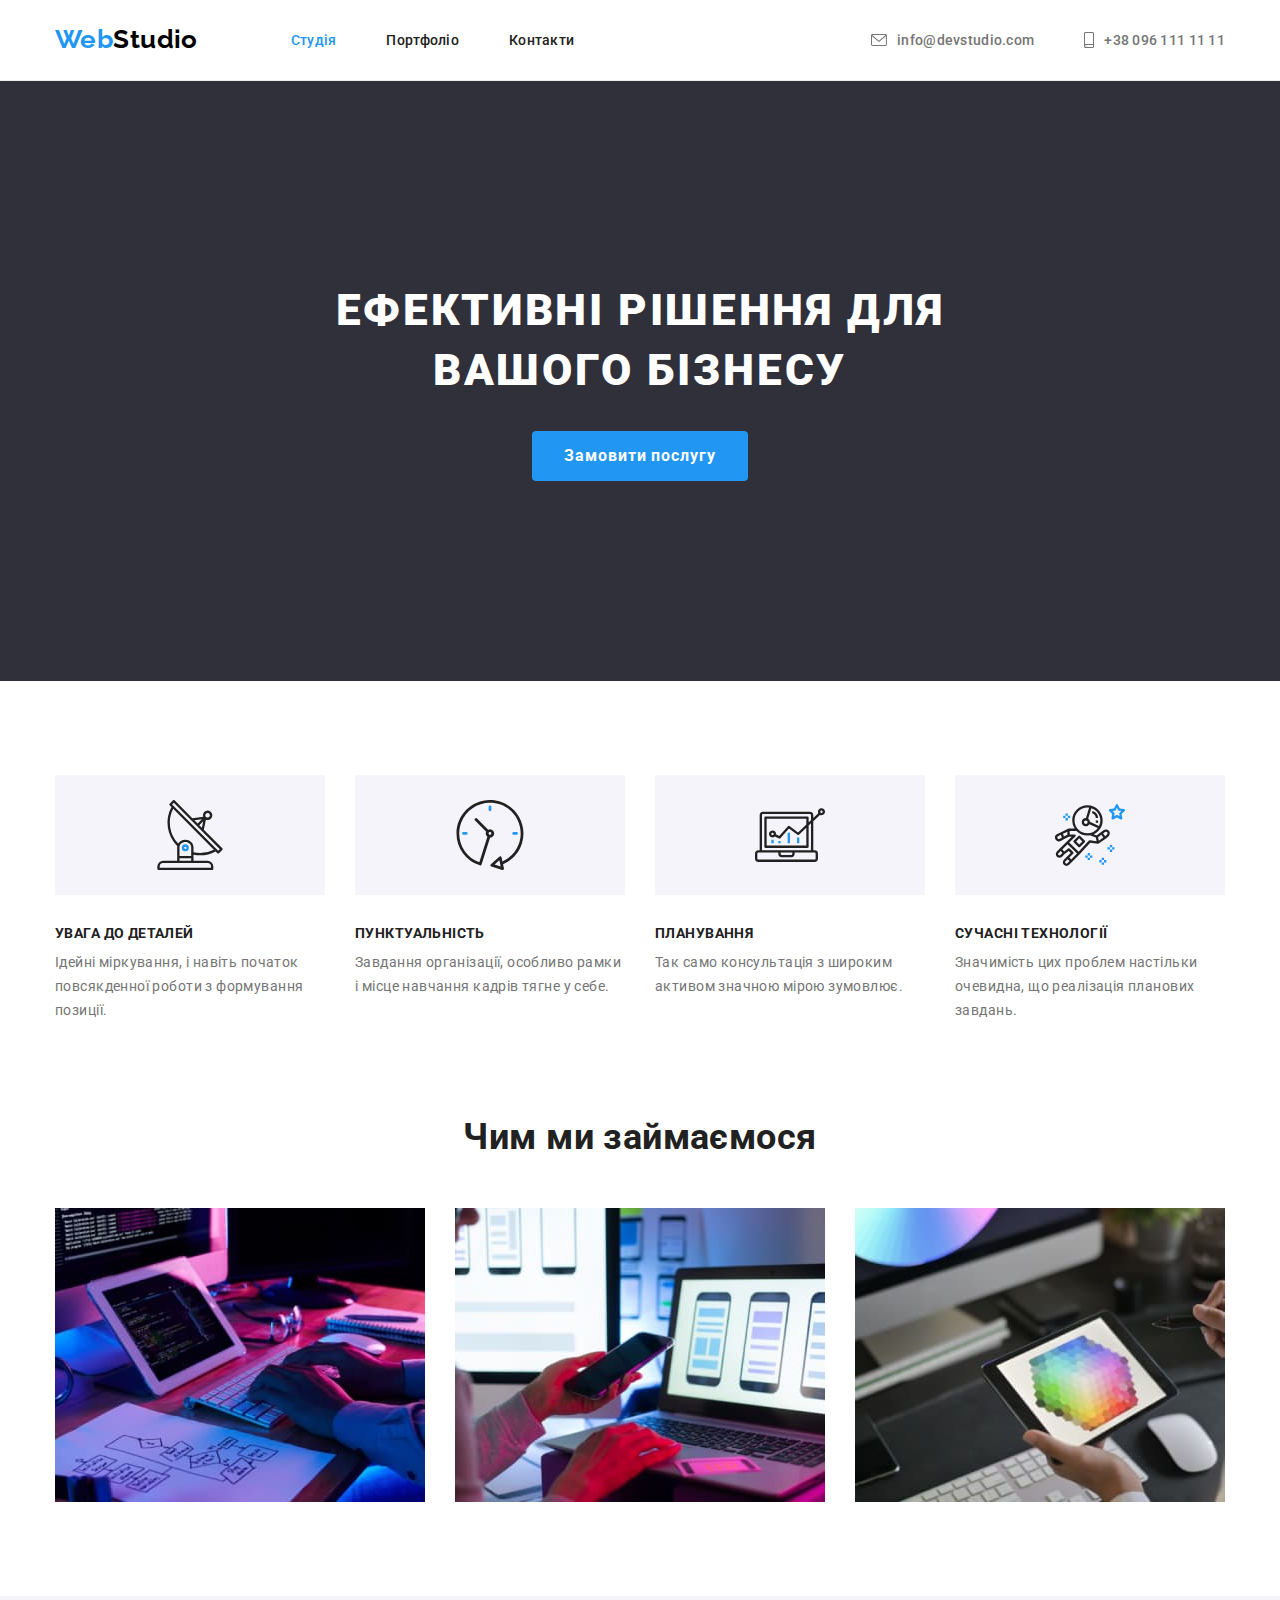
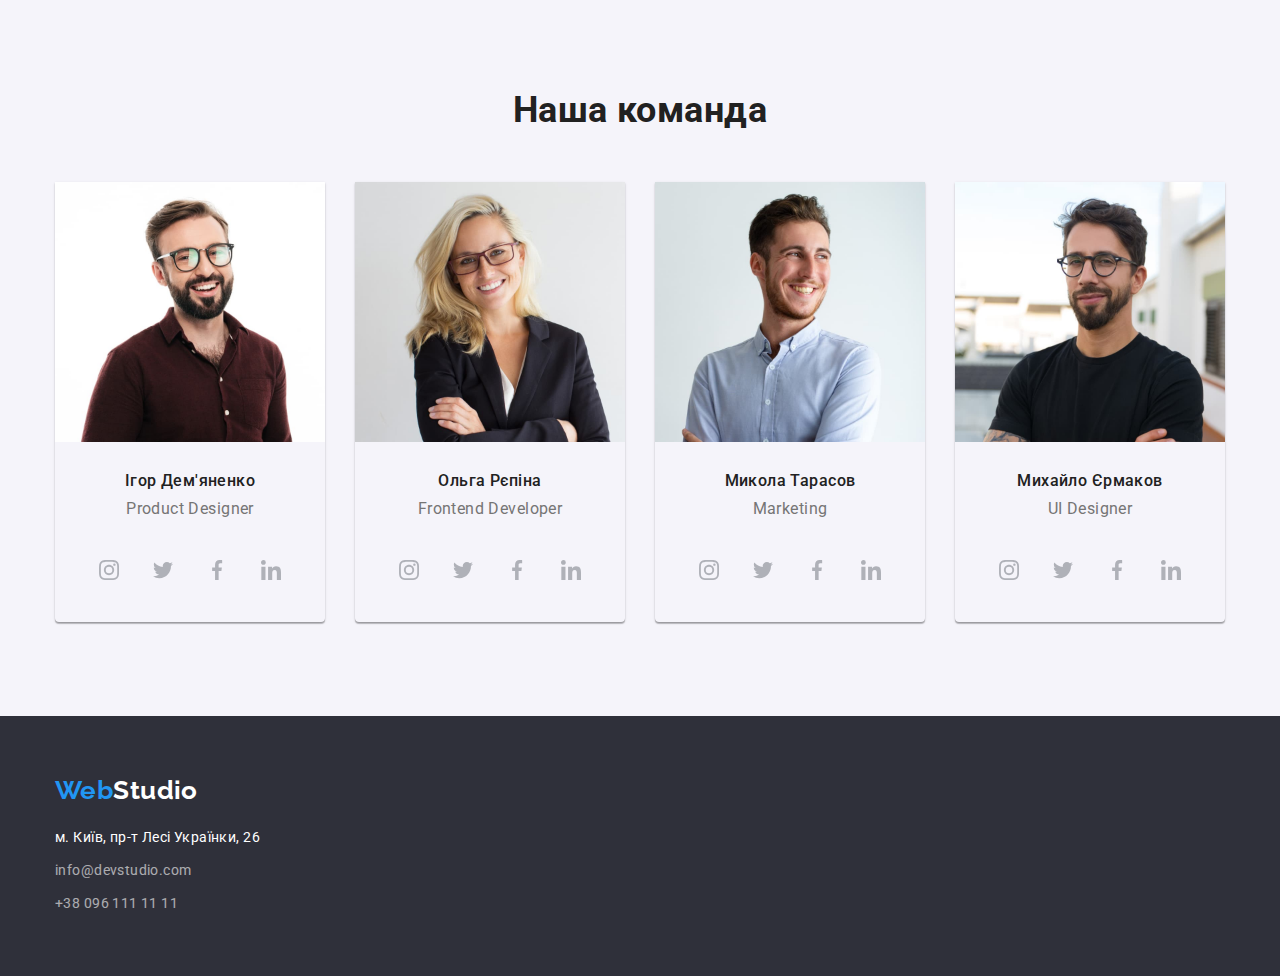
==== index.html @ e9debaa4 "all social media links" ====
<!DOCTYPE html>
<html lang="uk">
  <head>
    <meta charset="UTF-8" />
    <meta http-equiv="X-UA-Compatible" content="IE=edge" />
    <meta name="viewport" content="width=device-width, initial-scale=1.0" />
    <link
      rel="stylesheet"
      href="https://cdnjs.cloudflare.com/ajax/libs/modern-normalize/1.1.0/modern-normalize.css"
      integrity="sha512-Y0MM+V6ymRKN2zStTqzQ227DWhhp4Mzdo6gnlRnuaNCbc+YN/ZH0sBCLTM4M0oSy9c9VKiCvd4Jk44aCLrNS5Q=="
      crossorigin="anonymous"
      referrerpolicy="no-referrer"
    />
    <link rel="stylesheet" href="./styles.css/styles.css" />
    <link rel="preconnect" href="https://fonts.googleapis.com" />
    <link rel="preconnect" href="https://fonts.gstatic.com" crossorigin />
    <link
      href="https://fonts.googleapis.com/css2?family=Raleway:wght@700&family=Roboto:wght@400;500;700;900&display=swap"
      rel="stylesheet"
    />

    <title>WebStudio | Homepage</title>
  </head>
  <body>
    <header class="page-header">
      <div class="container header-container">
        <a href="./index.html" class="header-logo"
          ><span class="active">Web</span>Studio</a
        >
        <nav>
          <ul class="list nav-items">
            <li><a href="./index.html" class="active nav-item">Студія</a></li>
            <li><a href="./portfolio.html" class="nav-item">Портфоліо</a></li>
            <li><a href="" class="nav-item">Контакти</a></li>
          </ul>
        </nav>
        <ul class="list header-contacts">
          <li class="display-flex header-contact">
            <svg class="icon mail">
              <use href="./images/icons.svg#icon-envelope"></use>
            </svg>
            <a href="mailto:info@devstudio.com" class="header-contact"
              >info@devstudio.com</a
            >
          </li>
          <li class="display-flex header-contact">
            <svg class="icon phone">
              <use href="./images/icons.svg#icon-smartphone"></use>
            </svg>

            <a href="tel:+380961111111" class="header-contact"
              >+38 096 111 11 11</a
            >
          </li>
        </ul>
      </div>
    </header>
    <main>
      <section class="hero">
        <h1 class="hero-heading">
          Ефективні рішення для <br />
          вашого бізнесу
        </h1>
        <button class="primary-btn" type="button">Замовити послугу</button>
      </section>
      <section class="section features">
        <h2 class="hidden">Особливості</h2>
        <ul class="list container features">
          <li class="features-subsection">
            <div class="icon">
              <svg class="icon feature-icon">
                <use href="./images/icons.svg#icon-antenna-1"></use>
              </svg>
            </div>
            <h3 class="features-heading">УВАГА ДО ДЕТАЛЕЙ</h3>
            <p class="features-paragraph">
              Ідейні міркування, і навіть початок повсякденної роботи з
              формування позиції.
            </p>
          </li>
          <li class="features-subsection">
            <div class="icon">
              <svg class="icon feature-icon">
                <use href="./images/icons.svg#icon-clock-1"></use>
              </svg>
            </div>
            <h3 class="features-heading">ПУНКТУАЛЬНІСТЬ</h3>
            <p class="features-paragraph">
              Завдання організації, особливо рамки і місце навчання кадрів тягне
              у себе.
            </p>
          </li>
          <li class="features-subsection">
            <div class="icon">
              <svg class="icon feature-icon">
                <use href="./images/icons.svg#icon-diagram-1"></use>
              </svg>
            </div>
            <h3 class="features-heading">ПЛАНУВАННЯ</h3>
            <p class="features-paragraph">
              Так само консультація з широким активом значною мірою зумовлює.
            </p>
          </li>
          <li class="features-subsection">
            <div class="icon">
              <svg class="icon feature-icon">
                <use href="./images/icons.svg#icon-astronaut-1"></use>
              </svg>
            </div>
            <h3 class="features-heading">СУЧАСНІ ТЕХНОЛОГІЇ</h3>
            <p class="features-paragraph">
              Значимість цих проблем настільки очевидна, що реалізація планових
              завдань.
            </p>
          </li>
        </ul>
      </section>
      <section class="section">
        <div class="container">
          <h2 class="section-heading">Чим ми займаємося</h2>
          <ul class="activities-photos list">
            <li>
              <img
                src="./images/sec-1-1.jpg"
                alt="програміст пише код"
                width="370"
                height="294"
              />
            </li>
            <li>
              <img
                src="./images/sec-1-2.jpg"
                alt="дизайнер розроблює інтерфейс користувача"
                width="370"
                height="294"
              />
            </li>
            <li>
              <img
                src="./images/sec-1-3.jpg"
                alt="дизайнер підбирає палітру кольорів"
                width="370"
                height="294"
              />
            </li>
          </ul>
        </div>
      </section>
      <section class="section team">
        <div class="container">
          <h2 class="section-heading">Наша команда</h2>
          <ul class="list team">
            <li class="team-subsection">
              <img
                src="./images/sec-2-1.jpg"
                alt="Ігор Дем'яненко, Product Designer"
                width="270"
                height="260"
                class="team-photo"
              />
              <h3 class="team-name">Ігор Дем'яненко</h3>
              <p class="team-text">Product Designer</p>
              <ul class="list social-media-icons">
                <li class="social-media-icon-bcg">
                  <svg class="social-media-icon icon">
                    <use href="./images/icons.svg#icon-instagram-2"></use>
                  </svg>
                </li>
                <li class="social-media-icon-bcg">
                  <svg class="social-media-icon icon">
                    <use href="./images/icons.svg#icon-twitter-1"></use>
                  </svg>
                </li>
                <li class="social-media-icon-bcg">
                  <svg class="social-media-icon icon">
                    <use href="./images/icons.svg#icon-facebook-1"></use>
                  </svg>
                </li>
                <li class="social-media-icon-bcg">
                  <svg class="social-media-icon icon">
                    <use href="./images/icons.svg#icon-linkedin-1"></use>
                  </svg>
                </li>
              </ul>
            </li>
            <li class="team-subsection">
              <img
                src="./images/sec-2-2.jpg"
                alt="Ольга Рєпіна, Frontend Developer"
                width="270"
                height="260"
                class="team-photo"
              />
              <h3 class="team-name">Ольга Рєпіна</h3>
              <p class="team-text">Frontend Developer</p>
              <ul class="list social-media-icons">
                <li class="social-media-icon-bcg">
                  <svg class="social-media-icon icon">
                    <use href="./images/icons.svg#icon-instagram-2"></use>
                  </svg>
                </li>
                <li class="social-media-icon-bcg">
                  <svg class="social-media-icon icon">
                    <use href="./images/icons.svg#icon-twitter-1"></use>
                  </svg>
                </li>
                <li class="social-media-icon-bcg">
                  <svg class="social-media-icon icon">
                    <use href="./images/icons.svg#icon-facebook-1"></use>
                  </svg>
                </li>
                <li class="social-media-icon-bcg">
                  <svg class="social-media-icon icon">
                    <use href="./images/icons.svg#icon-linkedin-1"></use>
                  </svg>
                </li>
              </ul>
            </li>
            <li class="team-subsection">
              <img
                src="./images/sec-2-3.jpg"
                alt="Микола Тарасов, Marketing"
                width="270"
                height="260"
                class="team-photo"
              />
              <h3 class="team-name">Микола Тарасов</h3>
              <p class="team-text">Marketing</p>
              <ul class="list social-media-icons">
                <li class="social-media-icon-bcg">
                  <svg class="social-media-icon icon">
                    <use href="./images/icons.svg#icon-instagram-2"></use>
                  </svg>
                </li>
                <li class="social-media-icon-bcg">
                  <svg class="social-media-icon icon">
                    <use href="./images/icons.svg#icon-twitter-1"></use>
                  </svg>
                </li>
                <li class="social-media-icon-bcg">
                  <svg class="social-media-icon icon">
                    <use href="./images/icons.svg#icon-facebook-1"></use>
                  </svg>
                </li>
                <li class="social-media-icon-bcg">
                  <svg class="social-media-icon icon">
                    <use href="./images/icons.svg#icon-linkedin-1"></use>
                  </svg>
                </li>
              </ul>
            </li>
            <li class="team-subsection">
              <img
                src="./images/sec-2-4.jpg"
                alt="Михайло Єрмаков, UI Designer"
                width="270"
                height="260"
                class="team-photo"
              />
              <h3 class="team-name">Михайло Єрмаков</h3>
              <p class="team-text">UI Designer</p>
              <ul class="list social-media-icons">
                <li class="social-media-icon-bcg">
                  <svg class="social-media-icon icon">
                    <use href="./images/icons.svg#icon-instagram-2"></use>
                  </svg>
                </li>
                <li class="social-media-icon-bcg">
                  <svg class="social-media-icon icon">
                    <use href="./images/icons.svg#icon-twitter-1"></use>
                  </svg>
                </li>
                <li class="social-media-icon-bcg">
                  <svg class="social-media-icon icon">
                    <use href="./images/icons.svg#icon-facebook-1"></use>
                  </svg>
                </li>
                <li class="social-media-icon-bcg">
                  <svg class="social-media-icon icon">
                    <use href="./images/icons.svg#icon-linkedin-1"></use>
                  </svg>
                </li>
              </ul>
            </li>
          </ul>
        </div>
      </section>
    </main>
    <footer class="page-footer">
      <div class="container">
        <a href="./index.html" class="footer-logo"
          ><span class="active">Web</span>Studio</a
        >
        <address>
          <ul class="list">
            <li class="footer-address">
              <a
                href="https://www.google.com/maps/place/Lesi+Ukrainky+Blvd,+26,+Kyiv,+02000/@50.4265841,30.5361971,17z/data=!3m1!4b1!4m5!3m4!1s0x40d4cf0e033ecbe9:0x57a4dffefec77da0!8m2!3d50.4265807!4d30.5383858"
                target="_blank"
                class="address-link first"
                >м. Київ, пр-т Лесі Українки, 26</a
              >
            </li>
            <li class="footer-address">
              <a href="mailto:info@devstudio.com" class="address-link"
                >info@devstudio.com</a
              >
            </li>
            <li class="footer-address">
              <a href="tel:+380961111111" class="address-link"
                >+38 096 111 11 11</a
              >
            </li>
          </ul>
        </address>
      </div>
    </footer>
  </body>
</html>
---- styles.css/styles.css ----
:root {
  --main-font: "Roboto", sans-serif;
  --logo-font: "Raleway", sans-serif;
  --accent: #2196f3;
  --black-text: #212121;
  --grey-text: #757575;
  --black-background: #2f303a;
  --grey-button: #f5f4fa;
  --white: #fff;
  --black: #000;
  --grey: #eee;
  --social-media-icon: #afb1b8;
}

*,
*::after,
*::before {
  box-sizing: border-box;
}

h1,
h2,
h3,
p {
  margin: 0;
}

body {
  font-family: var(--main-font);
  color: var(--grey-text);
  letter-spacing: 0.03em;
  font-size: 14px;
}

img {
  display: block;
  max-width: 100%;
  height: auto;
}

.list {
  list-style: none;
  margin: 0;
  padding: 0;
}

.container {
  width: 1200px;
  margin: 0 auto;
  padding-left: 15px;
  padding-right: 15px;
}

.section {
  padding-top: 94px;
  padding-bottom: 94px;
}

/* Header */

.page-header {
  border-bottom: 1px solid #ececec;
}

.header-container {
  display: flex;
  align-items: center;
}

/* logo */

.header-logo {
  margin-right: 93px;
  padding-top: 24px;
  padding-bottom: 25px;

  text-decoration: none;
  font-family: var(--logo-font);
  font-size: 26px;
  font-weight: 700;

  color: var(--black);
}

/* nav */

.nav-items {
  display: flex;
  gap: 50px;
}

.nav-item,
.nav-item:visited {
  padding-top: 32px;
  padding-bottom: 32px;

  color: var(--black-text);

  text-decoration: none;
  letter-spacing: 0.02em;
  font-weight: 500;
}

.active,
.active:visited {
  color: var(--accent);
}

/* contacts */

.header-contacts {
  display: flex;
  gap: 50px;
  margin-left: auto;
  padding-top: 32px;
  padding-bottom: 32px;
}

.header-contact {
  color: inherit;
  text-decoration: none;
  letter-spacing: 0.02em;
  font-weight: 500;
}

.header-contact:hover,
.header-contact:focus {
  color: var(--accent);
  cursor: pointer;
}

.header-contact.display-flex {
  display: flex;
  gap: 10px;
}

/* hero */

.hero {
  text-align: center;
  padding-top: 200px;
  padding-bottom: 200px;

  background-color: var(--black-background);
}

.hero-heading {
  margin: 0 auto 30px;
  width: 696px;

  color: var(--white);

  text-transform: uppercase;
  font-weight: 900;
  font-size: 44px;
  line-height: 1.36;
  letter-spacing: 0.06em;
}

.primary-btn {
  padding: 10px 32px;
  min-width: 216px;
  text-align: center;
  border-radius: 4px;

  color: var(--white);
  background-color: var(--accent);
  border: none;

  font-family: var(--main-font);
  font-weight: 700;
  letter-spacing: 0.06em;
  font-size: 16px;
  line-height: 1.88;

  cursor: pointer;
}

/* hidden headings */

.hidden {
  position: absolute;
  white-space: nowrap;
  width: 1px;
  height: 1px;
  overflow: hidden;
  border: 0;
  padding: 0;
  clip: rect(0 0 0 0);
  clip-path: inset(50%);
  margin: -1px;
}

/* features section */

.features {
  display: flex;
  gap: 30px;
  padding-bottom: 0;
}

.features-subsection {
  width: 270px;
}

.features-subsection > .icon {
  background-color: var(--grey-button);
  margin-bottom: 30px;
}

.features-heading {
  margin-bottom: 10px;

  font-weight: 700;
  font-size: 14px;
  text-transform: uppercase;

  color: var(--black-text);
}

.features-paragraph {
  line-height: 1.71;
}

/* activities section*/

.activities-photos {
  display: flex;
  gap: 30px;
}

.section-heading {
  margin-bottom: 50px;
  text-align: center;

  color: var(--black-text);

  font-weight: 700;
  font-size: 36px;
}

/* team section */

.team {
  background-color: var(--grey-button);
}

.team.list {
  display: flex;
  gap: 30px;

  text-align: center;
}

.team-subsection {
  padding-bottom: 30px;

  border-radius: 0 0 4px 4px;
  box-shadow: 0px 1px 3px rgba(0, 0, 0, 0.12), 0px 1px 1px rgba(0, 0, 0, 0.14),
    0px 2px 1px rgba(0, 0, 0, 0.2);
}

.team-photo {
  margin-bottom: 30px;
}

.team-name {
  color: var(--black-text);

  font-weight: 500;
  font-size: 16px;

  margin-bottom: 10px;
}

.team-text {
  font-size: 16px;

  margin-bottom: 30px;
}

/* footer */

.page-footer {
  padding-top: 60px;
  padding-bottom: 60px;
  background-color: var(--black-background);
}

.footer-logo {
  display: block;
  margin-bottom: 20px;
  width: 200px;

  text-decoration: none;
  font-family: var(--logo-font);
  font-size: 26px;
  font-weight: 700;

  color: var(--white);
}

.footer-address {
  display: block;
}

.footer-address:not(:last-child) {
  margin-bottom: 9px;
}

.address-link,
.address-link:visited {
  display: block;
  color: var(--white);
  opacity: 0.6;

  text-decoration: none;
  font-weight: 400;
  font-style: normal;
  line-height: 1.71;
}

.first,
.first:visited {
  opacity: 1;
}

.address-link:hover,
.address-link:focus {
  color: var(--accent);
}

/* portfolio page */

/* radio buttons */

.radio-btns {
  display: flex;
  justify-content: center;
  gap: 8px;
  margin-bottom: 50px;
}

.radio-btn {
  padding: 6px 22px;
  border-radius: 4px;

  color: var(--black-text);
  background-color: var(--grey);
  border: none;

  font-family: var(--main-font);
  font-weight: 500;
  font-size: 16px;
  line-height: 1.62;
  letter-spacing: 0.03em;

  cursor: pointer;
}

.radio-btn:hover,
.radio-btn:focus {
  color: var(--white);
  background-color: var(--accent);
  box-shadow: 0px 3px 1px rgba(0, 0, 0, 0.1), 0px 1px 2px rgba(0, 0, 0, 0.08),
    0px 2px 2px rgba(0, 0, 0, 0.12);
}

/* products */

.products {
  display: flex;
  gap: 30px;
  flex-wrap: wrap;
}

.product {
  width: 370px;
  margin: 0;
}

.product-description {
  padding: 20px 24px;

  border: 1px solid var(--grey);
  border-top: none;
}

.product-heading {
  font-weight: 700;
  line-height: 2;
  font-size: 18px;
  letter-spacing: 0.06em;

  color: var(--black-text);
}

.product-text {
  margin-top: 4px;

  font-size: 16px;
  line-height: 1.88;
}

/* icons */

.icon {
  display: block;
  margin: auto;
}

.icon.mail {
  width: 16px;
  height: 12px;
}

.icon.phone {
  width: 10px;
  height: 16px;
}

.feature-icon {
  width: 70px;
  height: 120px;
}

.social-media-icon {
  width: 20px;
  height: 20px;
  margin: auto;
}

.social-media-icons {
  display: flex;
  justify-content: center;
  gap: 10px;
  align-items: center;
}

.social-media-icon-bcg {
  padding: 12px;

  border-radius: 50%;

  color: var(--social-media-icon);
}

.social-media-icon-bcg:hover {
  background-color: var(--accent);
  color: var(--white);
}

.icon-container {
  padding-top: 1px;
  padding-bottom: 0;
  height: auto;
}
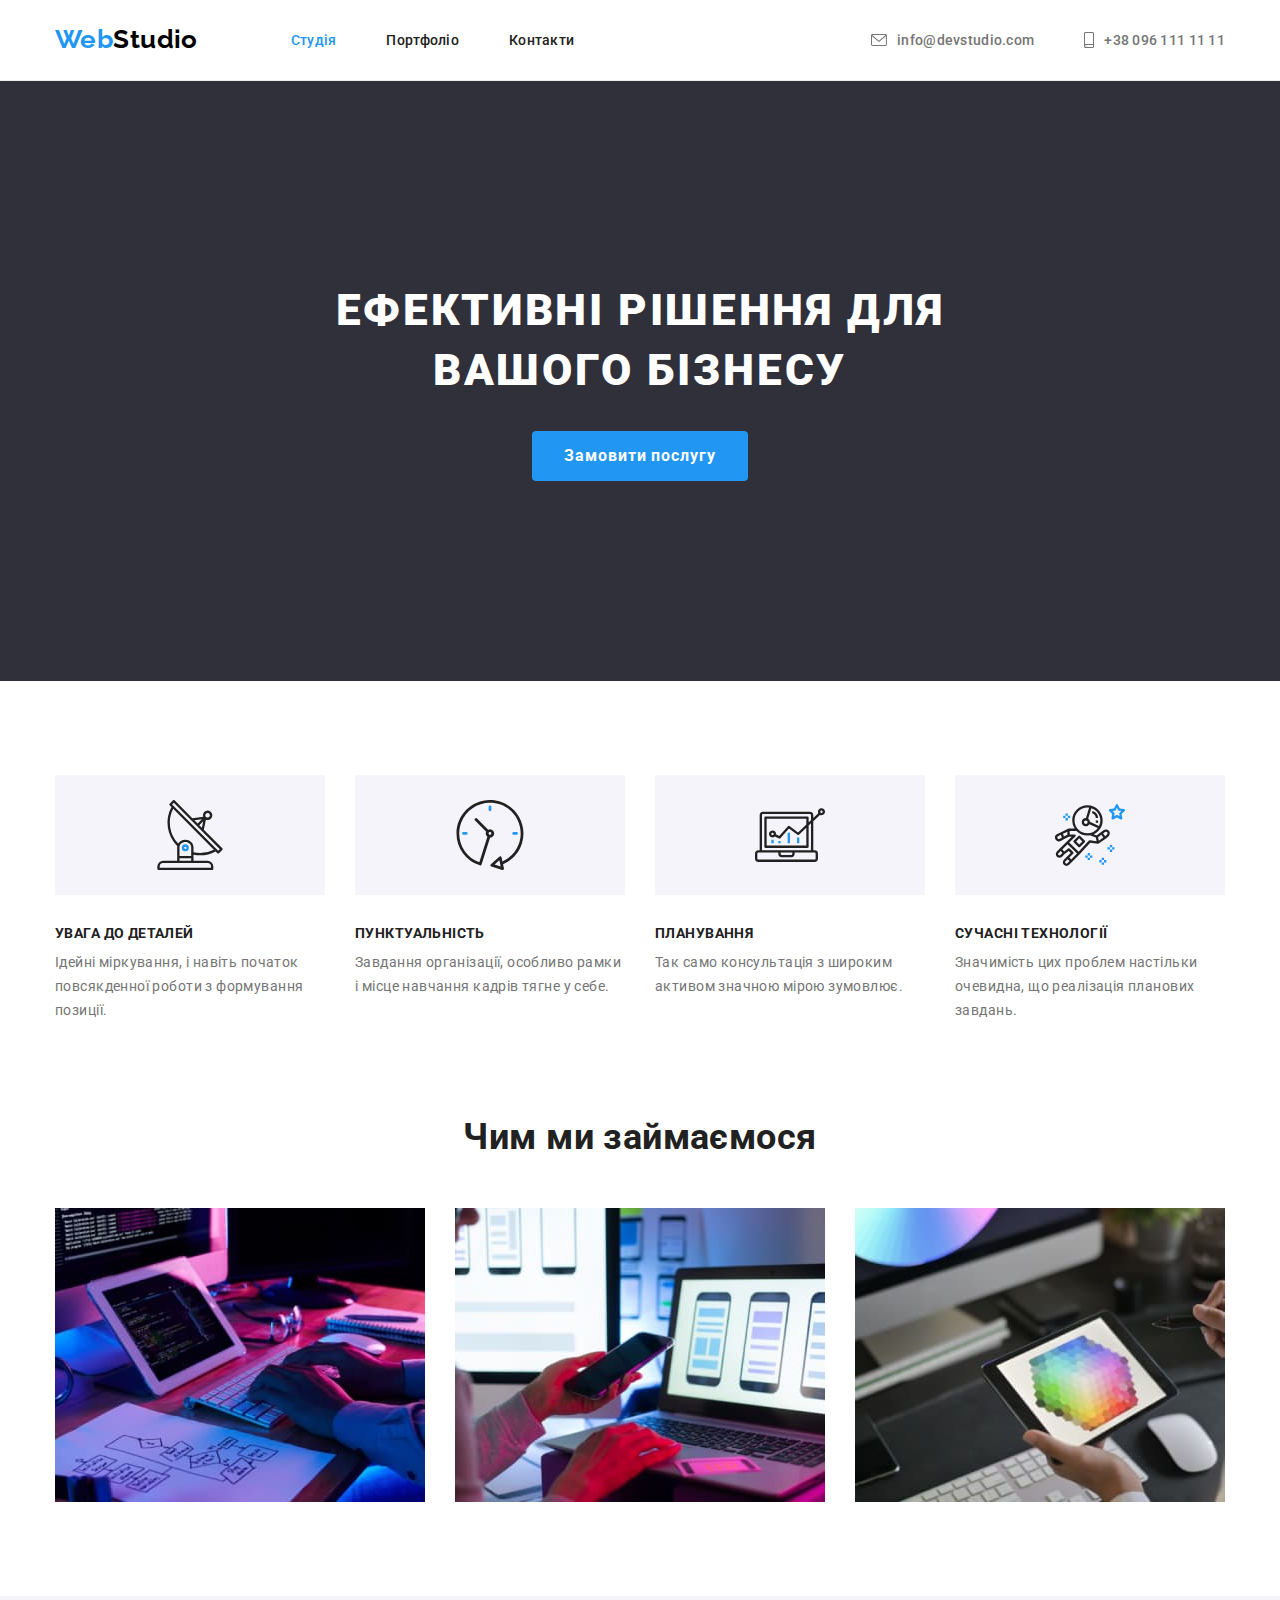
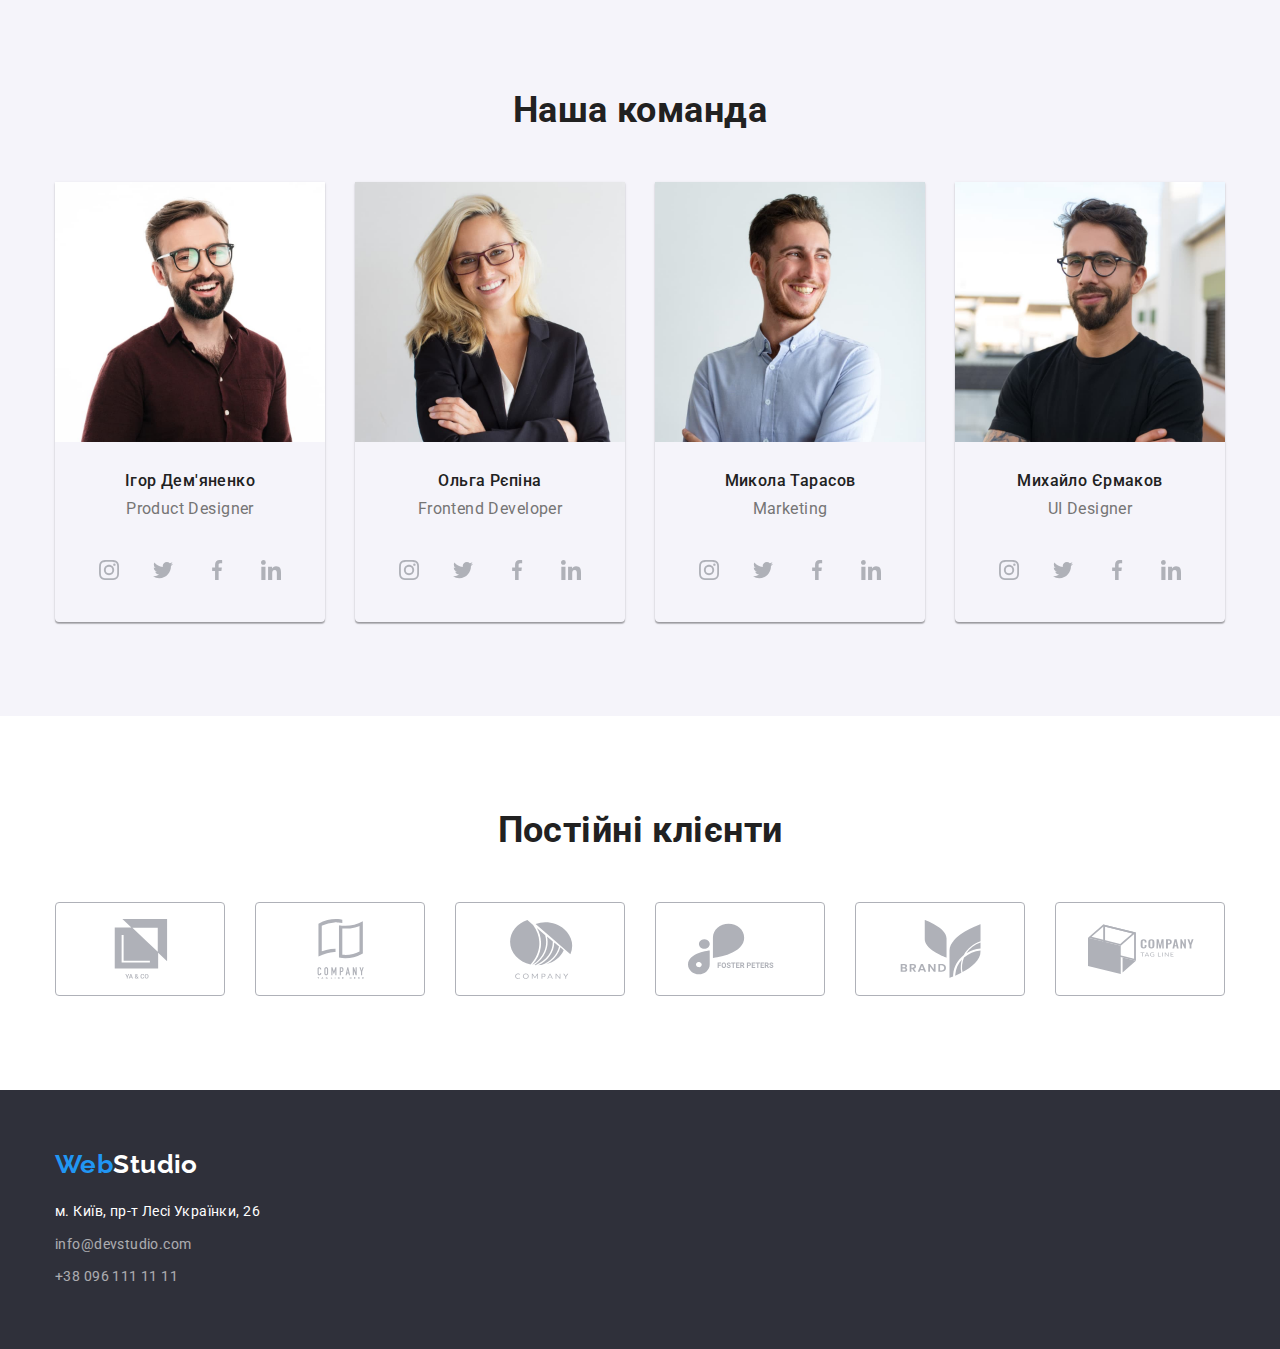
==== commit 19baf286: "clients' icons" ====
--- a/index.html
+++ b/index.html
@@ -285,6 +285,41 @@
           </ul>
         </div>
       </section>
+      <section class="section">
+        <h2 class="section-heading">Постійні клієнти</h2>
+        <ul class="list clients">
+          <li class="client">
+            <svg class="icon client-icon">
+              <use href="./images/icons.svg#icon-group"></use>
+            </svg>
+          </li>
+          <li class="client">
+            <svg class="icon client-icon">
+              <use href="./images/icons.svg#icon-group-1"></use>
+            </svg>
+          </li>
+          <li class="client">
+            <svg class="icon client-icon">
+              <use href="./images/icons.svg#icon-group-2"></use>
+            </svg>
+          </li>
+          <li class="client">
+            <svg class="icon client-icon">
+              <use href="./images/icons.svg#icon-group-3"></use>
+            </svg>
+          </li>
+          <li class="client">
+            <svg class="icon client-icon">
+              <use href="./images/icons.svg#icon-group-4"></use>
+            </svg>
+          </li>
+          <li class="client">
+            <svg class="icon client-icon">
+              <use href="./images/icons.svg#icon-group-5"></use>
+            </svg>
+          </li>
+        </ul>
+      </section>
     </main>
     <footer class="page-footer">
       <div class="container">
--- a/styles.css/styles.css
+++ b/styles.css/styles.css
@@ -279,6 +279,36 @@
   margin-bottom: 30px;
 }
 
+/* clients */
+
+.clients {
+  display: flex;
+  justify-content: center;
+  gap: 30px;
+}
+
+.client {
+  width: 170px;
+  padding: 16px 32px;
+
+  border: 1px solid var(--social-media-icon);
+  border-radius: 4px;
+
+  color: var(--social-media-icon);
+}
+
+.client:hover,
+.client:focus {
+  color: var(--accent);
+  border-color: var(--accent);
+  cursor: pointer;
+}
+
+.client-icon {
+  width: 106px;
+  height: 60px;
+}
+
 /* footer */
 
 .page-footer {
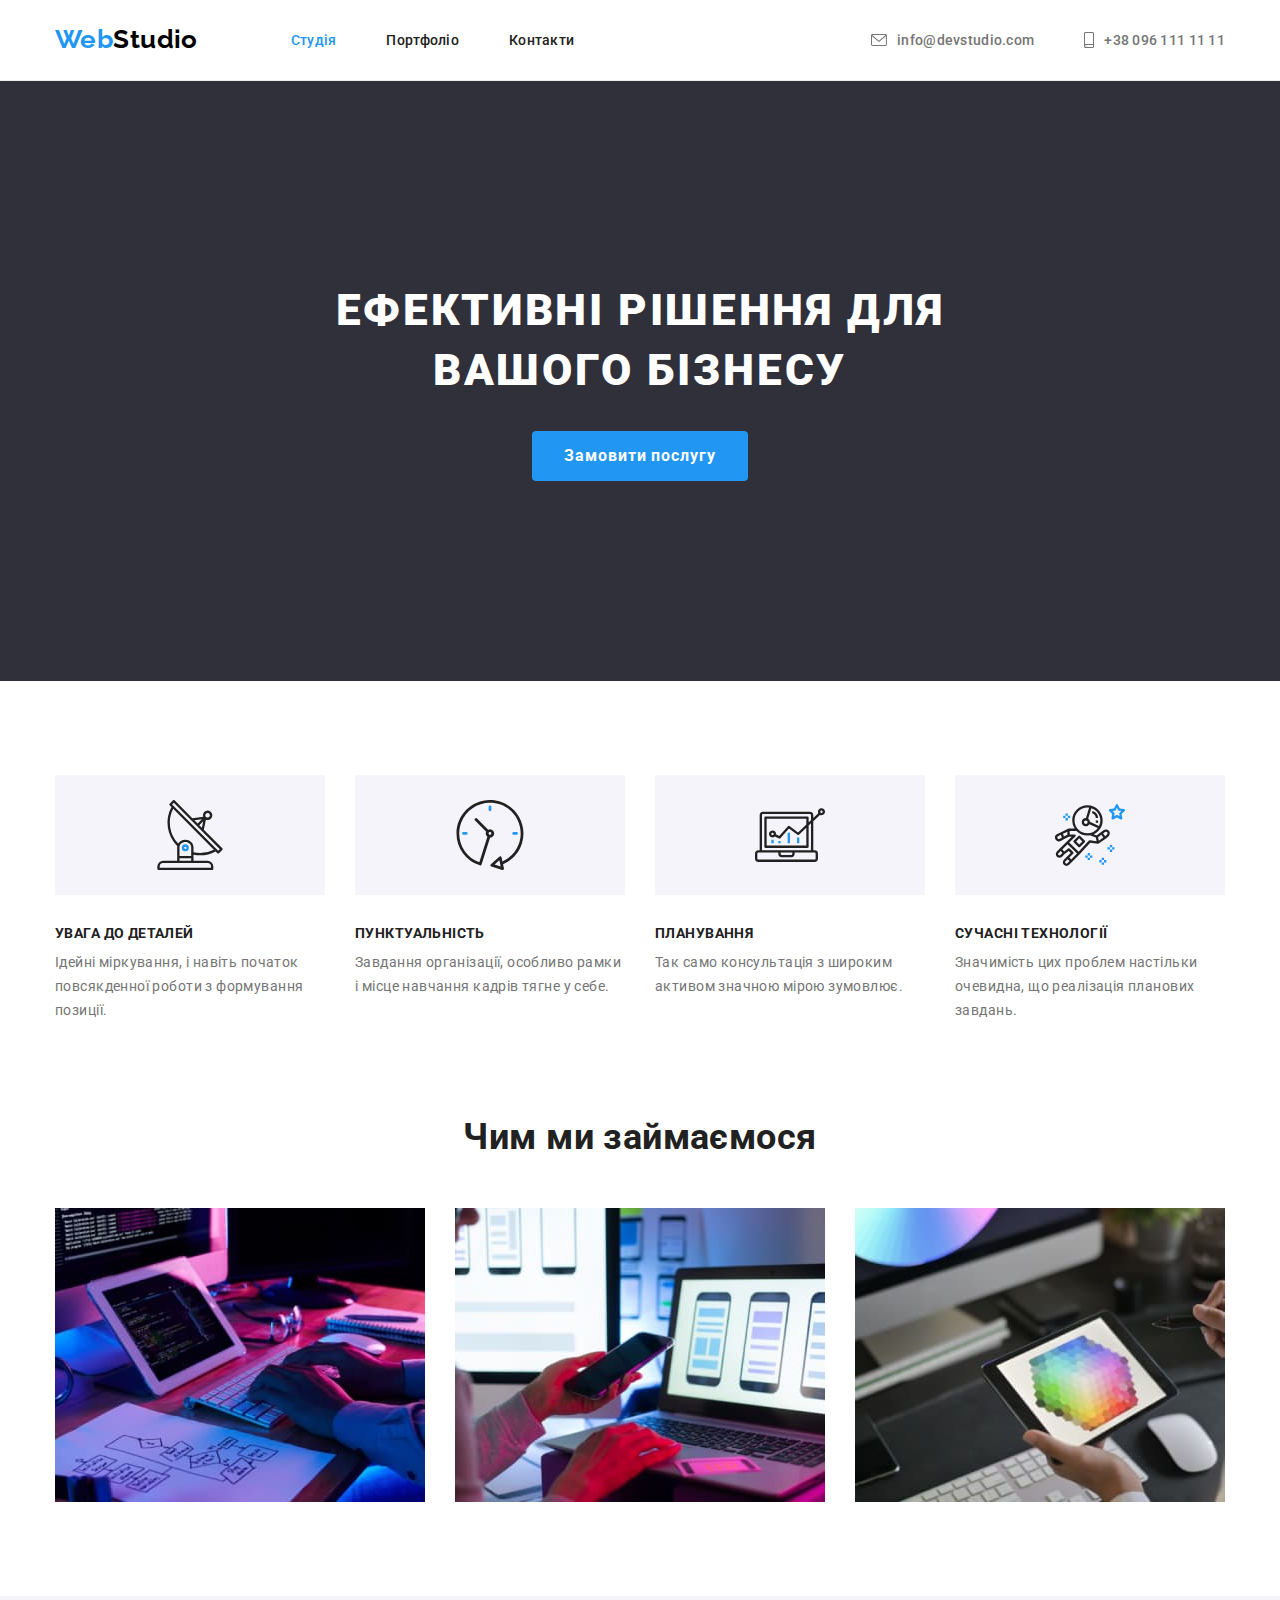
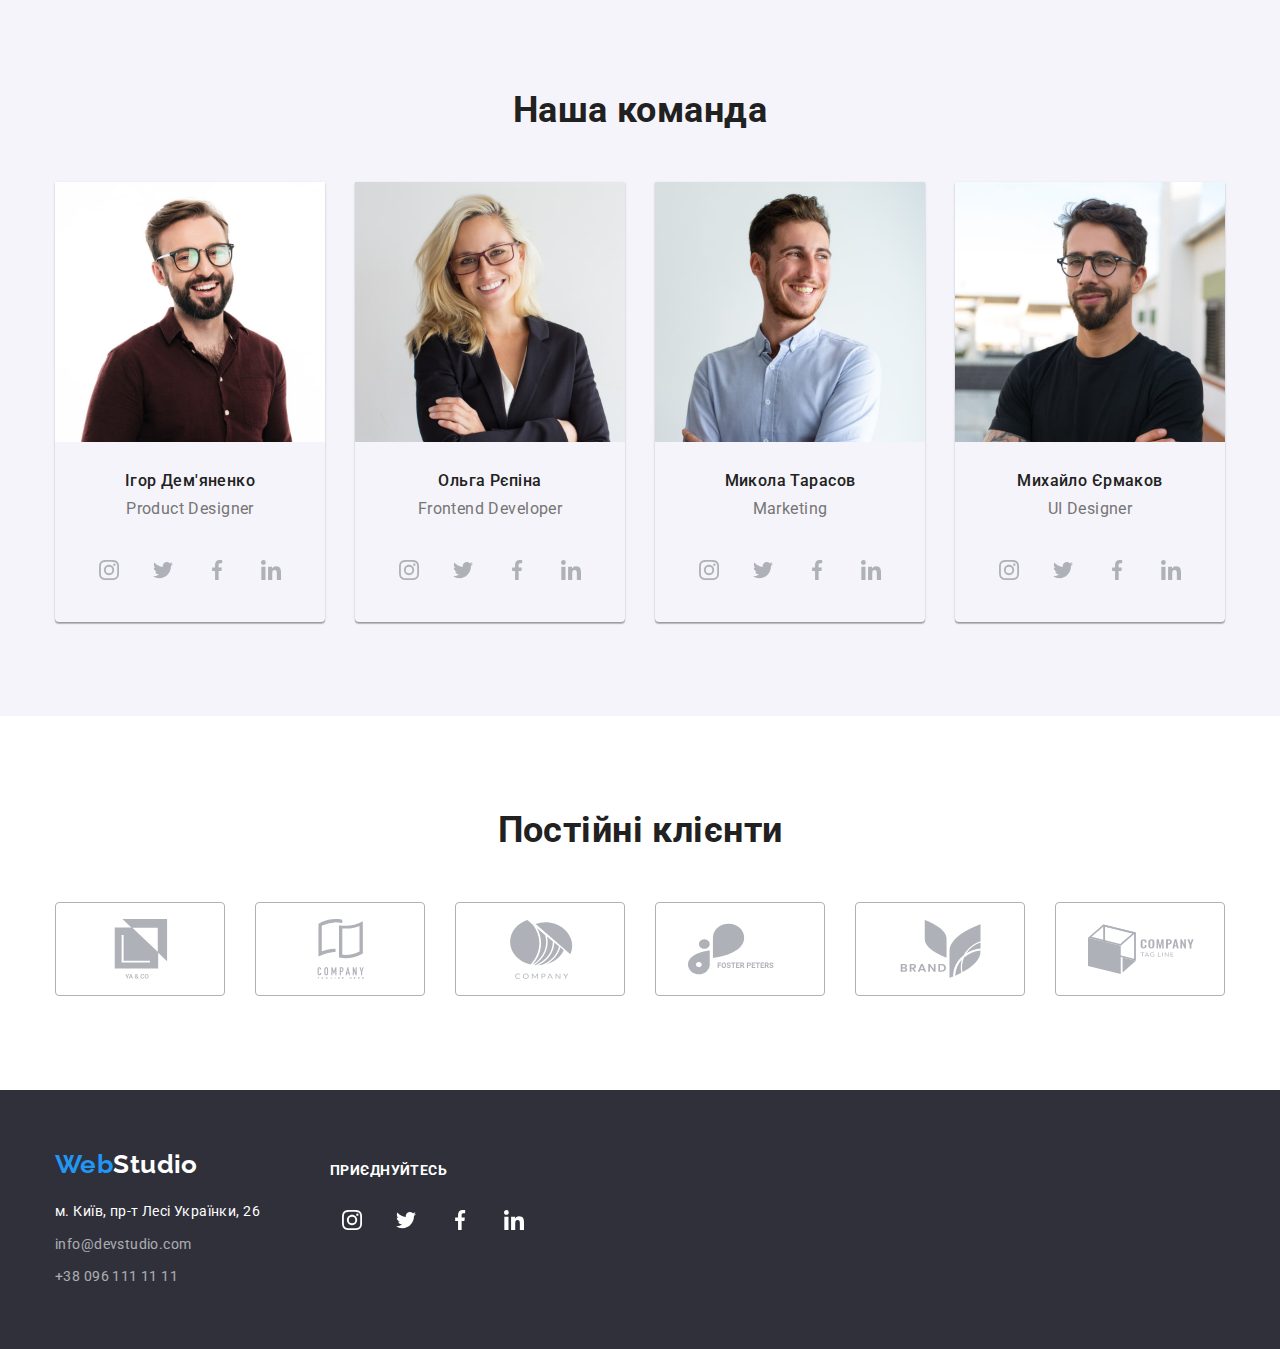
==== commit e04a5139: "all icon" ====
--- a/index.html
+++ b/index.html
@@ -322,32 +322,59 @@
       </section>
     </main>
     <footer class="page-footer">
-      <div class="container">
-        <a href="./index.html" class="footer-logo"
-          ><span class="active">Web</span>Studio</a
-        >
-        <address>
-          <ul class="list">
-            <li class="footer-address">
-              <a
-                href="https://www.google.com/maps/place/Lesi+Ukrainky+Blvd,+26,+Kyiv,+02000/@50.4265841,30.5361971,17z/data=!3m1!4b1!4m5!3m4!1s0x40d4cf0e033ecbe9:0x57a4dffefec77da0!8m2!3d50.4265807!4d30.5383858"
-                target="_blank"
-                class="address-link first"
-                >м. Київ, пр-т Лесі Українки, 26</a
-              >
-            </li>
-            <li class="footer-address">
-              <a href="mailto:info@devstudio.com" class="address-link"
-                >info@devstudio.com</a
-              >
-            </li>
-            <li class="footer-address">
-              <a href="tel:+380961111111" class="address-link"
-                >+38 096 111 11 11</a
-              >
+      <div class="container footer">
+        <div>
+          <a href="./index.html" class="footer-logo"
+            ><span class="active">Web</span>Studio</a
+          >
+          <address>
+            <ul class="list">
+              <li class="footer-address">
+                <a
+                  href="https://www.google.com/maps/place/Lesi+Ukrainky+Blvd,+26,+Kyiv,+02000/@50.4265841,30.5361971,17z/data=!3m1!4b1!4m5!3m4!1s0x40d4cf0e033ecbe9:0x57a4dffefec77da0!8m2!3d50.4265807!4d30.5383858"
+                  target="_blank"
+                  class="address-link first"
+                  >м. Київ, пр-т Лесі Українки, 26</a
+                >
+              </li>
+              <li class="footer-address">
+                <a href="mailto:info@devstudio.com" class="address-link"
+                  >info@devstudio.com</a
+                >
+              </li>
+              <li class="footer-address">
+                <a href="tel:+380961111111" class="address-link"
+                  >+38 096 111 11 11</a
+                >
+              </li>
+            </ul>
+          </address>
+        </div>
+        <div class="footer-join-us">
+          <h4 class="footer-subheading">приєднуйтесь</h4>
+          <ul class="list social-media-icons">
+            <li class="social-media-icon-bcg">
+              <svg class="social-media-icon icon">
+                <use href="./images/icons.svg#icon-instagram-2"></use>
+              </svg>
+            </li>
+            <li class="social-media-icon-bcg">
+              <svg class="social-media-icon icon">
+                <use href="./images/icons.svg#icon-twitter-1"></use>
+              </svg>
+            </li>
+            <li class="social-media-icon-bcg">
+              <svg class="social-media-icon icon">
+                <use href="./images/icons.svg#icon-facebook-1"></use>
+              </svg>
+            </li>
+            <li class="social-media-icon-bcg">
+              <svg class="social-media-icon icon">
+                <use href="./images/icons.svg#icon-linkedin-1"></use>
+              </svg>
             </li>
           </ul>
-        </address>
+        </div>
       </div>
     </footer>
   </body>
--- a/styles.css/styles.css
+++ b/styles.css/styles.css
@@ -21,6 +21,7 @@
 h1,
 h2,
 h3,
+h4,
 p {
   margin: 0;
 }
@@ -311,6 +312,11 @@
 
 /* footer */
 
+.footer.container {
+  display: flex;
+  gap: 70px;
+}
+
 .page-footer {
   padding-top: 60px;
   padding-bottom: 60px;
@@ -358,6 +364,22 @@
 .address-link:hover,
 .address-link:focus {
   color: var(--accent);
+}
+
+.footer-subheading {
+  margin-bottom: 20px;
+  padding-top: 12px;
+
+  font-weight: 700;
+
+  text-transform: uppercase;
+  text-decoration: none;
+
+  color: var(--white);
+}
+
+.page-footer .social-media-icon-bcg {
+  color: var(--white);
 }
 
 /* portfolio page */
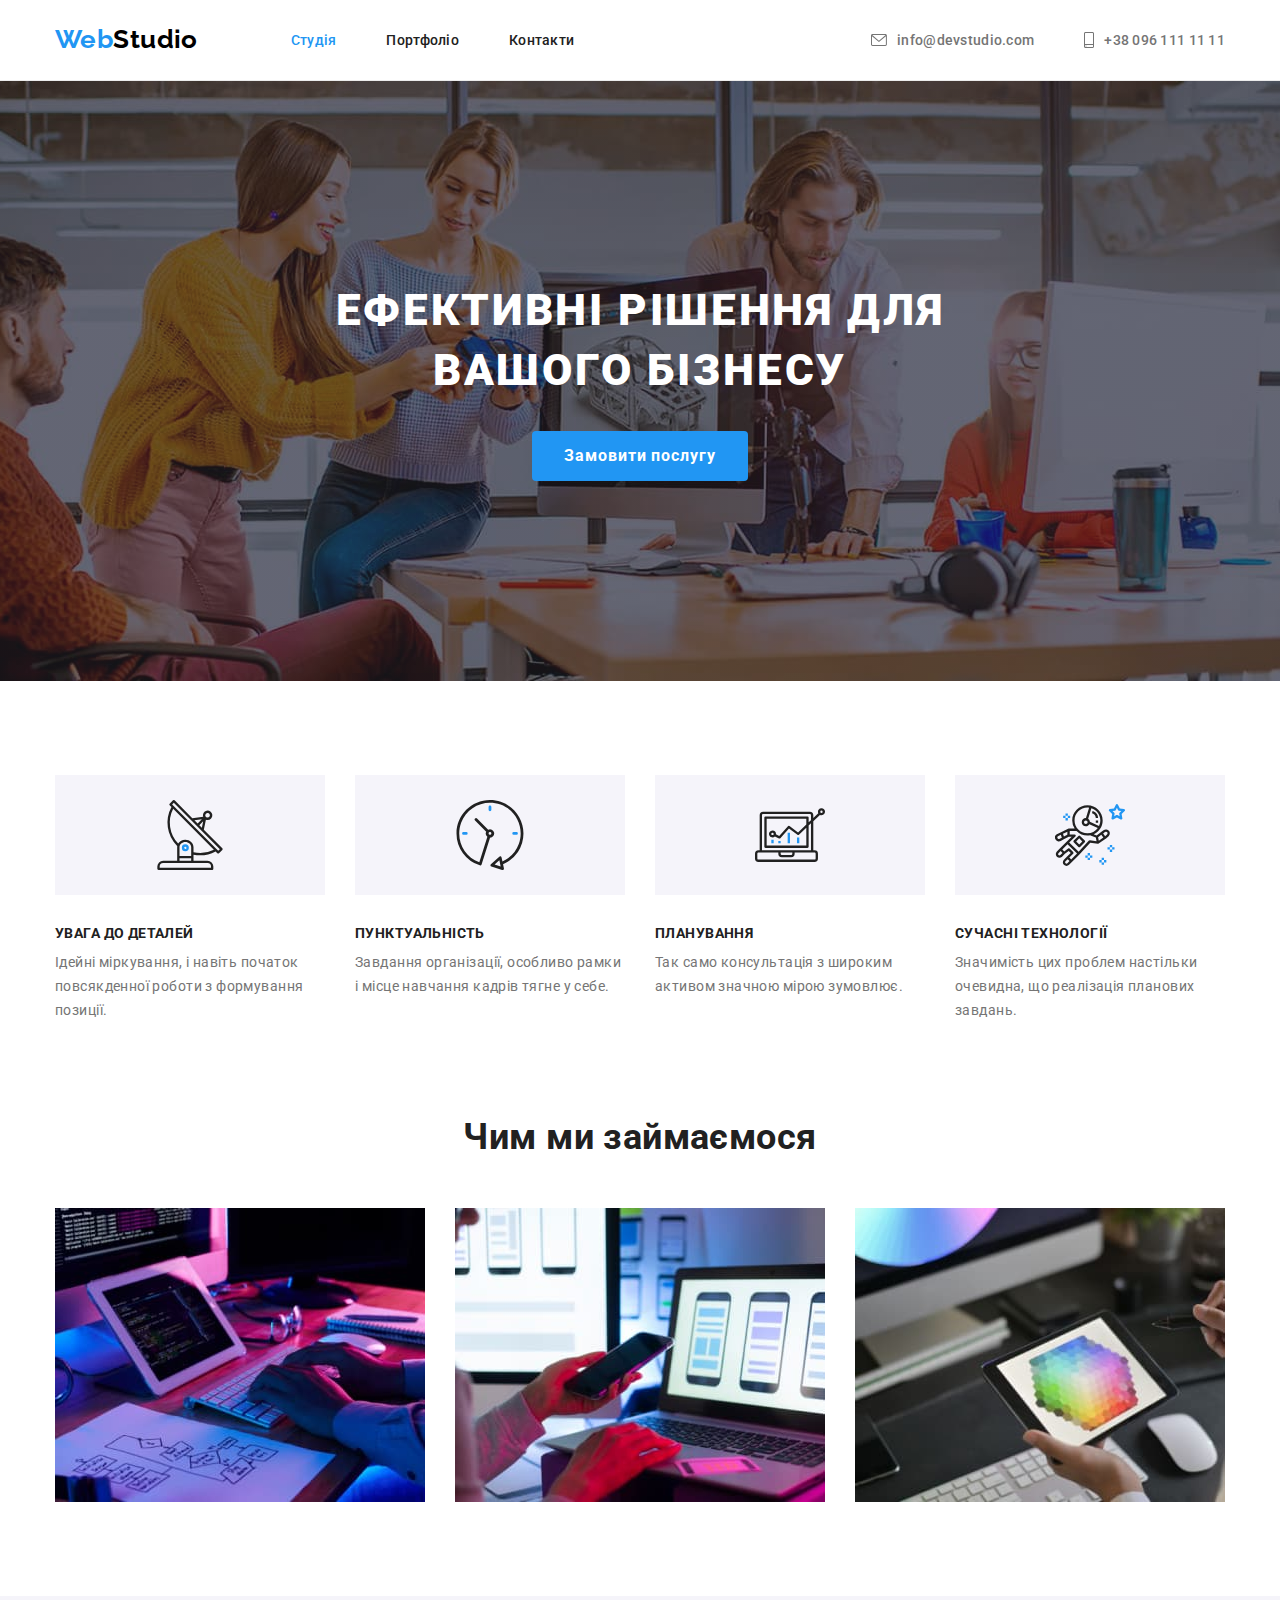
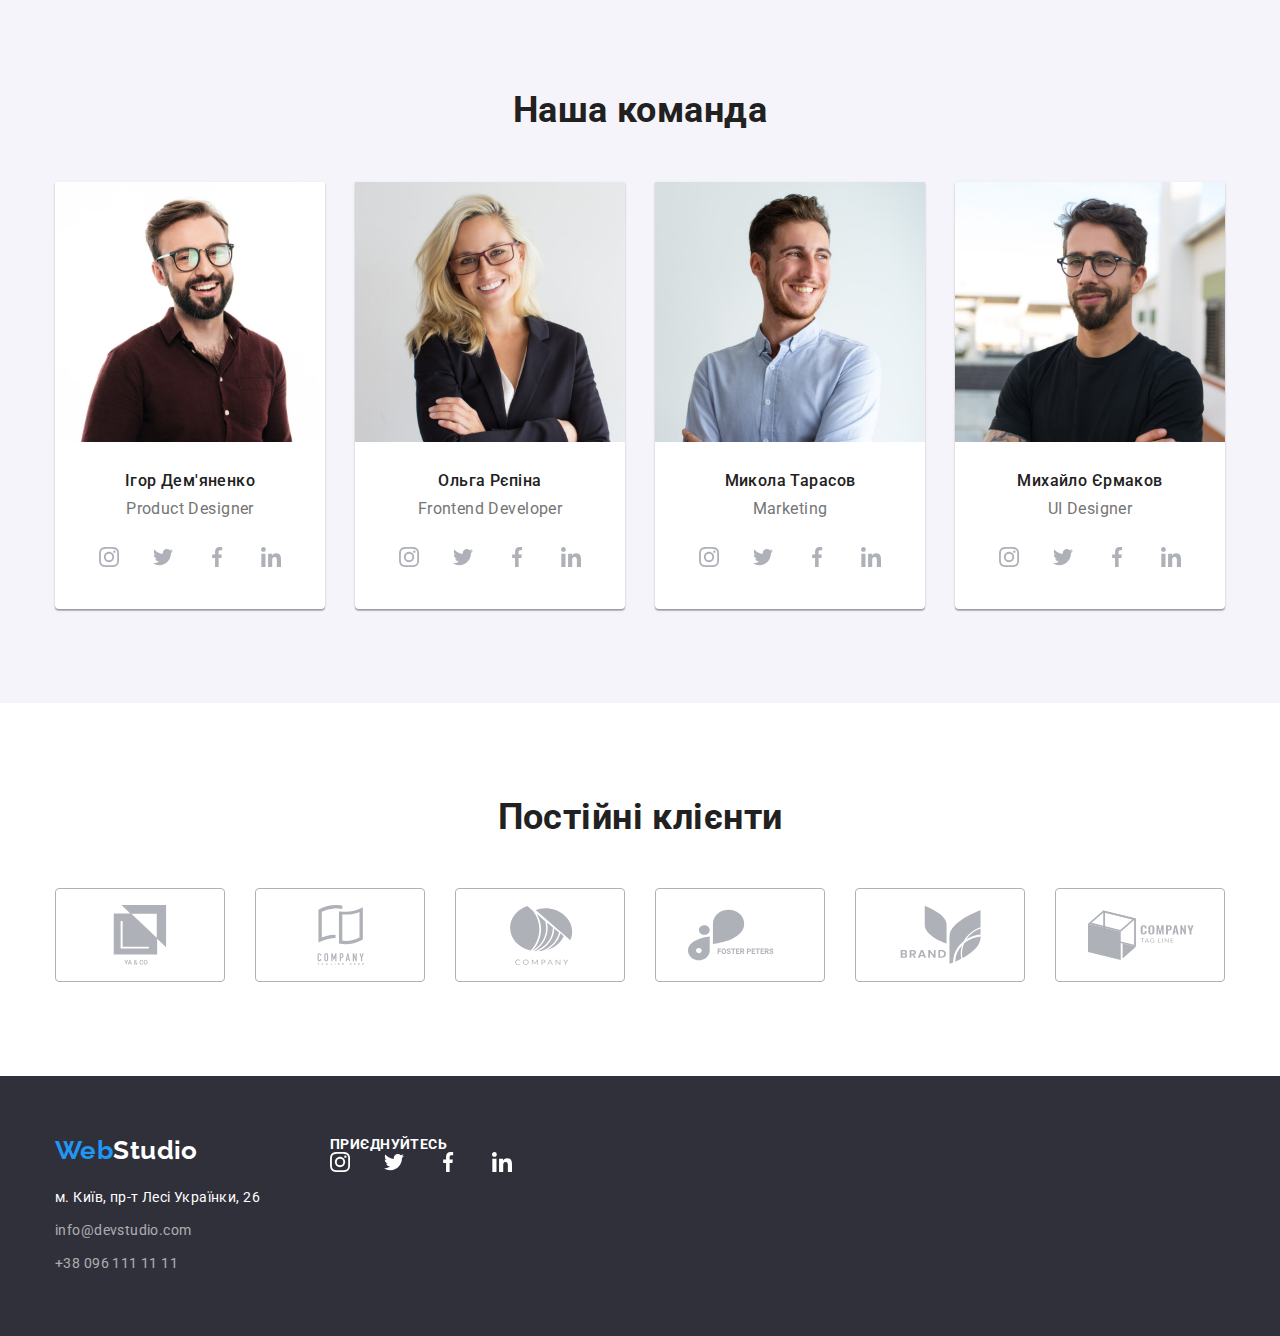
==== commit 36444fe7: "1/2 fixed" ====
--- a/index.html
+++ b/index.html
@@ -44,9 +44,11 @@
             >
           </li>
           <li class="display-flex header-contact">
-            <svg class="icon phone">
-              <use href="./images/icons.svg#icon-smartphone"></use>
-            </svg>
+            <a href="">
+              <svg class="icon phone">
+                <use href="./images/icons.svg#icon-smartphone"></use>
+              </svg>
+            </a>
 
             <a href="tel:+380961111111" class="header-contact"
               >+38 096 111 11 11</a
@@ -162,24 +164,32 @@
               <p class="team-text">Product Designer</p>
               <ul class="list social-media-icons">
                 <li class="social-media-icon-bcg">
-                  <svg class="social-media-icon icon">
-                    <use href="./images/icons.svg#icon-instagram-2"></use>
-                  </svg>
-                </li>
-                <li class="social-media-icon-bcg">
-                  <svg class="social-media-icon icon">
-                    <use href="./images/icons.svg#icon-twitter-1"></use>
-                  </svg>
-                </li>
-                <li class="social-media-icon-bcg">
-                  <svg class="social-media-icon icon">
-                    <use href="./images/icons.svg#icon-facebook-1"></use>
-                  </svg>
-                </li>
-                <li class="social-media-icon-bcg">
-                  <svg class="social-media-icon icon">
-                    <use href="./images/icons.svg#icon-linkedin-1"></use>
-                  </svg>
+                  <a href="#" class="social-media-link">
+                    <svg class="social-media-icon">
+                      <use href="./images/icons.svg#icon-instagram-2"></use>
+                    </svg>
+                  </a>
+                </li>
+                <li class="social-media-icon-bcg">
+                  <a href="#" class="social-media-link">
+                    <svg class="social-media-icon">
+                      <use href="./images/icons.svg#icon-twitter-1"></use>
+                    </svg>
+                  </a>
+                </li>
+                <li class="social-media-icon-bcg">
+                  <a href="#" class="social-media-link">
+                    <svg class="social-media-icon">
+                      <use href="./images/icons.svg#icon-facebook-1"></use>
+                    </svg>
+                  </a>
+                </li>
+                <li class="social-media-icon-bcg">
+                  <a href="#" class="social-media-link">
+                    <svg class="social-media-icon">
+                      <use href="./images/icons.svg#icon-linkedin-1"></use>
+                    </svg>
+                  </a>
                 </li>
               </ul>
             </li>
@@ -195,24 +205,32 @@
               <p class="team-text">Frontend Developer</p>
               <ul class="list social-media-icons">
                 <li class="social-media-icon-bcg">
-                  <svg class="social-media-icon icon">
-                    <use href="./images/icons.svg#icon-instagram-2"></use>
-                  </svg>
-                </li>
-                <li class="social-media-icon-bcg">
-                  <svg class="social-media-icon icon">
-                    <use href="./images/icons.svg#icon-twitter-1"></use>
-                  </svg>
-                </li>
-                <li class="social-media-icon-bcg">
-                  <svg class="social-media-icon icon">
-                    <use href="./images/icons.svg#icon-facebook-1"></use>
-                  </svg>
-                </li>
-                <li class="social-media-icon-bcg">
-                  <svg class="social-media-icon icon">
-                    <use href="./images/icons.svg#icon-linkedin-1"></use>
-                  </svg>
+                  <a href="#" class="social-media-link">
+                    <svg class="social-media-icon">
+                      <use href="./images/icons.svg#icon-instagram-2"></use>
+                    </svg>
+                  </a>
+                </li>
+                <li class="social-media-icon-bcg">
+                  <a href="#" class="social-media-link">
+                    <svg class="social-media-icon">
+                      <use href="./images/icons.svg#icon-twitter-1"></use>
+                    </svg>
+                  </a>
+                </li>
+                <li class="social-media-icon-bcg">
+                  <a href="#" class="social-media-link">
+                    <svg class="social-media-icon">
+                      <use href="./images/icons.svg#icon-facebook-1"></use>
+                    </svg>
+                  </a>
+                </li>
+                <li class="social-media-icon-bcg">
+                  <a href="#" class="social-media-link">
+                    <svg class="social-media-icon">
+                      <use href="./images/icons.svg#icon-linkedin-1"></use>
+                    </svg>
+                  </a>
                 </li>
               </ul>
             </li>
@@ -228,24 +246,32 @@
               <p class="team-text">Marketing</p>
               <ul class="list social-media-icons">
                 <li class="social-media-icon-bcg">
-                  <svg class="social-media-icon icon">
-                    <use href="./images/icons.svg#icon-instagram-2"></use>
-                  </svg>
-                </li>
-                <li class="social-media-icon-bcg">
-                  <svg class="social-media-icon icon">
-                    <use href="./images/icons.svg#icon-twitter-1"></use>
-                  </svg>
-                </li>
-                <li class="social-media-icon-bcg">
-                  <svg class="social-media-icon icon">
-                    <use href="./images/icons.svg#icon-facebook-1"></use>
-                  </svg>
-                </li>
-                <li class="social-media-icon-bcg">
-                  <svg class="social-media-icon icon">
-                    <use href="./images/icons.svg#icon-linkedin-1"></use>
-                  </svg>
+                  <a href="#" class="social-media-link">
+                    <svg class="social-media-icon">
+                      <use href="./images/icons.svg#icon-instagram-2"></use>
+                    </svg>
+                  </a>
+                </li>
+                <li class="social-media-icon-bcg">
+                  <a href="#" class="social-media-link">
+                    <svg class="social-media-icon">
+                      <use href="./images/icons.svg#icon-twitter-1"></use>
+                    </svg>
+                  </a>
+                </li>
+                <li class="social-media-icon-bcg">
+                  <a href="#" class="social-media-link">
+                    <svg class="social-media-icon">
+                      <use href="./images/icons.svg#icon-facebook-1"></use>
+                    </svg>
+                  </a>
+                </li>
+                <li class="social-media-icon-bcg">
+                  <a href="#" class="social-media-link">
+                    <svg class="social-media-icon">
+                      <use href="./images/icons.svg#icon-linkedin-1"></use>
+                    </svg>
+                  </a>
                 </li>
               </ul>
             </li>
@@ -261,24 +287,32 @@
               <p class="team-text">UI Designer</p>
               <ul class="list social-media-icons">
                 <li class="social-media-icon-bcg">
-                  <svg class="social-media-icon icon">
-                    <use href="./images/icons.svg#icon-instagram-2"></use>
-                  </svg>
-                </li>
-                <li class="social-media-icon-bcg">
-                  <svg class="social-media-icon icon">
-                    <use href="./images/icons.svg#icon-twitter-1"></use>
-                  </svg>
-                </li>
-                <li class="social-media-icon-bcg">
-                  <svg class="social-media-icon icon">
-                    <use href="./images/icons.svg#icon-facebook-1"></use>
-                  </svg>
-                </li>
-                <li class="social-media-icon-bcg">
-                  <svg class="social-media-icon icon">
-                    <use href="./images/icons.svg#icon-linkedin-1"></use>
-                  </svg>
+                  <a href="#" class="social-media-link">
+                    <svg class="social-media-icon">
+                      <use href="./images/icons.svg#icon-instagram-2"></use>
+                    </svg>
+                  </a>
+                </li>
+                <li class="social-media-icon-bcg">
+                  <a href="#" class="social-media-link">
+                    <svg class="social-media-icon">
+                      <use href="./images/icons.svg#icon-twitter-1"></use>
+                    </svg>
+                  </a>
+                </li>
+                <li class="social-media-icon-bcg">
+                  <a href="#" class="social-media-link">
+                    <svg class="social-media-icon">
+                      <use href="./images/icons.svg#icon-facebook-1"></use>
+                    </svg>
+                  </a>
+                </li>
+                <li class="social-media-icon-bcg">
+                  <a href="#" class="social-media-link">
+                    <svg class="social-media-icon">
+                      <use href="./images/icons.svg#icon-linkedin-1"></use>
+                    </svg>
+                  </a>
                 </li>
               </ul>
             </li>
@@ -289,9 +323,11 @@
         <h2 class="section-heading">Постійні клієнти</h2>
         <ul class="list clients">
           <li class="client">
-            <svg class="icon client-icon">
-              <use href="./images/icons.svg#icon-group"></use>
-            </svg>
+            <a href="#" class="client-link">
+              <svg class="icon client-icon">
+                <use href="./images/icons.svg#icon-group"></use>
+              </svg>
+            </a>
           </li>
           <li class="client">
             <svg class="icon client-icon">
@@ -351,25 +387,25 @@
           </address>
         </div>
         <div class="footer-join-us">
-          <h4 class="footer-subheading">приєднуйтесь</h4>
+          <b class="footer-subheading">приєднуйтесь</b>
           <ul class="list social-media-icons">
             <li class="social-media-icon-bcg">
-              <svg class="social-media-icon icon">
+              <svg class="social-media-icon">
                 <use href="./images/icons.svg#icon-instagram-2"></use>
               </svg>
             </li>
             <li class="social-media-icon-bcg">
-              <svg class="social-media-icon icon">
+              <svg class="social-media-icon">
                 <use href="./images/icons.svg#icon-twitter-1"></use>
               </svg>
             </li>
             <li class="social-media-icon-bcg">
-              <svg class="social-media-icon icon">
+              <svg class="social-media-icon">
                 <use href="./images/icons.svg#icon-facebook-1"></use>
               </svg>
             </li>
             <li class="social-media-icon-bcg">
-              <svg class="social-media-icon icon">
+              <svg class="social-media-icon">
                 <use href="./images/icons.svg#icon-linkedin-1"></use>
               </svg>
             </li>
--- a/styles.css/styles.css
+++ b/styles.css/styles.css
@@ -21,9 +21,13 @@
 h1,
 h2,
 h3,
-h4,
-p {
+p,
+b {
   margin: 0;
+}
+
+a {
+  color: inherit;
 }
 
 body {
@@ -138,11 +142,24 @@
 /* hero */
 
 .hero {
+  min-height: 600px;
+  max-width: 1600px;
+  margin: 0 auto;
+
   text-align: center;
   padding-top: 200px;
   padding-bottom: 200px;
 
-  background-color: var(--black-background);
+  background-image: linear-gradient(
+      to right,
+      rgba(47, 48, 58, 0.4),
+      rgba(47, 48, 58, 0.4)
+    ),
+    url("../images/hero-bcg.jpg");
+
+  background-size: cover;
+  background-position: center;
+  background-repeat: no-repeat;
 }
 
 .hero-heading {
@@ -259,6 +276,7 @@
   border-radius: 0 0 4px 4px;
   box-shadow: 0px 1px 3px rgba(0, 0, 0, 0.12), 0px 1px 1px rgba(0, 0, 0, 0.14),
     0px 2px 1px rgba(0, 0, 0, 0.2);
+  background-color: var(--white);
 }
 
 .team-photo {
@@ -277,7 +295,23 @@
 .team-text {
   font-size: 16px;
 
-  margin-bottom: 30px;
+  margin-bottom: 16px;
+}
+
+.social-media-link {
+  width: 100%;
+  height: 100%;
+  display: flex;
+  justify-content: center;
+  align-items: center;
+  border-radius: 50%;
+  color: var(--social-media-icon);
+}
+
+.social-media-link:hover,
+.social-media-link:focus {
+  background-color: var(--accent);
+  color: var(--white);
 }
 
 /* clients */
@@ -298,8 +332,8 @@
   color: var(--social-media-icon);
 }
 
-.client:hover,
-.client:focus {
+.client-link:hover,
+.client-link:focus {
   color: var(--accent);
   border-color: var(--accent);
   cursor: pointer;
@@ -308,6 +342,15 @@
 .client-icon {
   width: 106px;
   height: 60px;
+}
+
+.client-link {
+  width: 100%;
+  height: 100%;
+  display: flex;
+  justify-content: center;
+  align-items: center;
+  color: var(--social-media-icon);
 }
 
 /* footer */
@@ -431,6 +474,12 @@
   margin: 0;
 }
 
+.product:hover,
+.product:focus {
+  box-shadow: 0px 1px 1px rgba(0, 0, 0, 0.12), 0px 4px 4px rgba(0, 0, 0, 0.06),
+    1px 4px 6px rgba(0, 0, 0, 0.16);
+}
+
 .product-description {
   padding: 20px 24px;
 
@@ -490,7 +539,8 @@
 }
 
 .social-media-icon-bcg {
-  padding: 12px;
+  width: 44px;
+  height: 44px;
 
   border-radius: 50%;
 
@@ -501,9 +551,3 @@
   background-color: var(--accent);
   color: var(--white);
 }
-
-.icon-container {
-  padding-top: 1px;
-  padding-bottom: 0;
-  height: auto;
-}
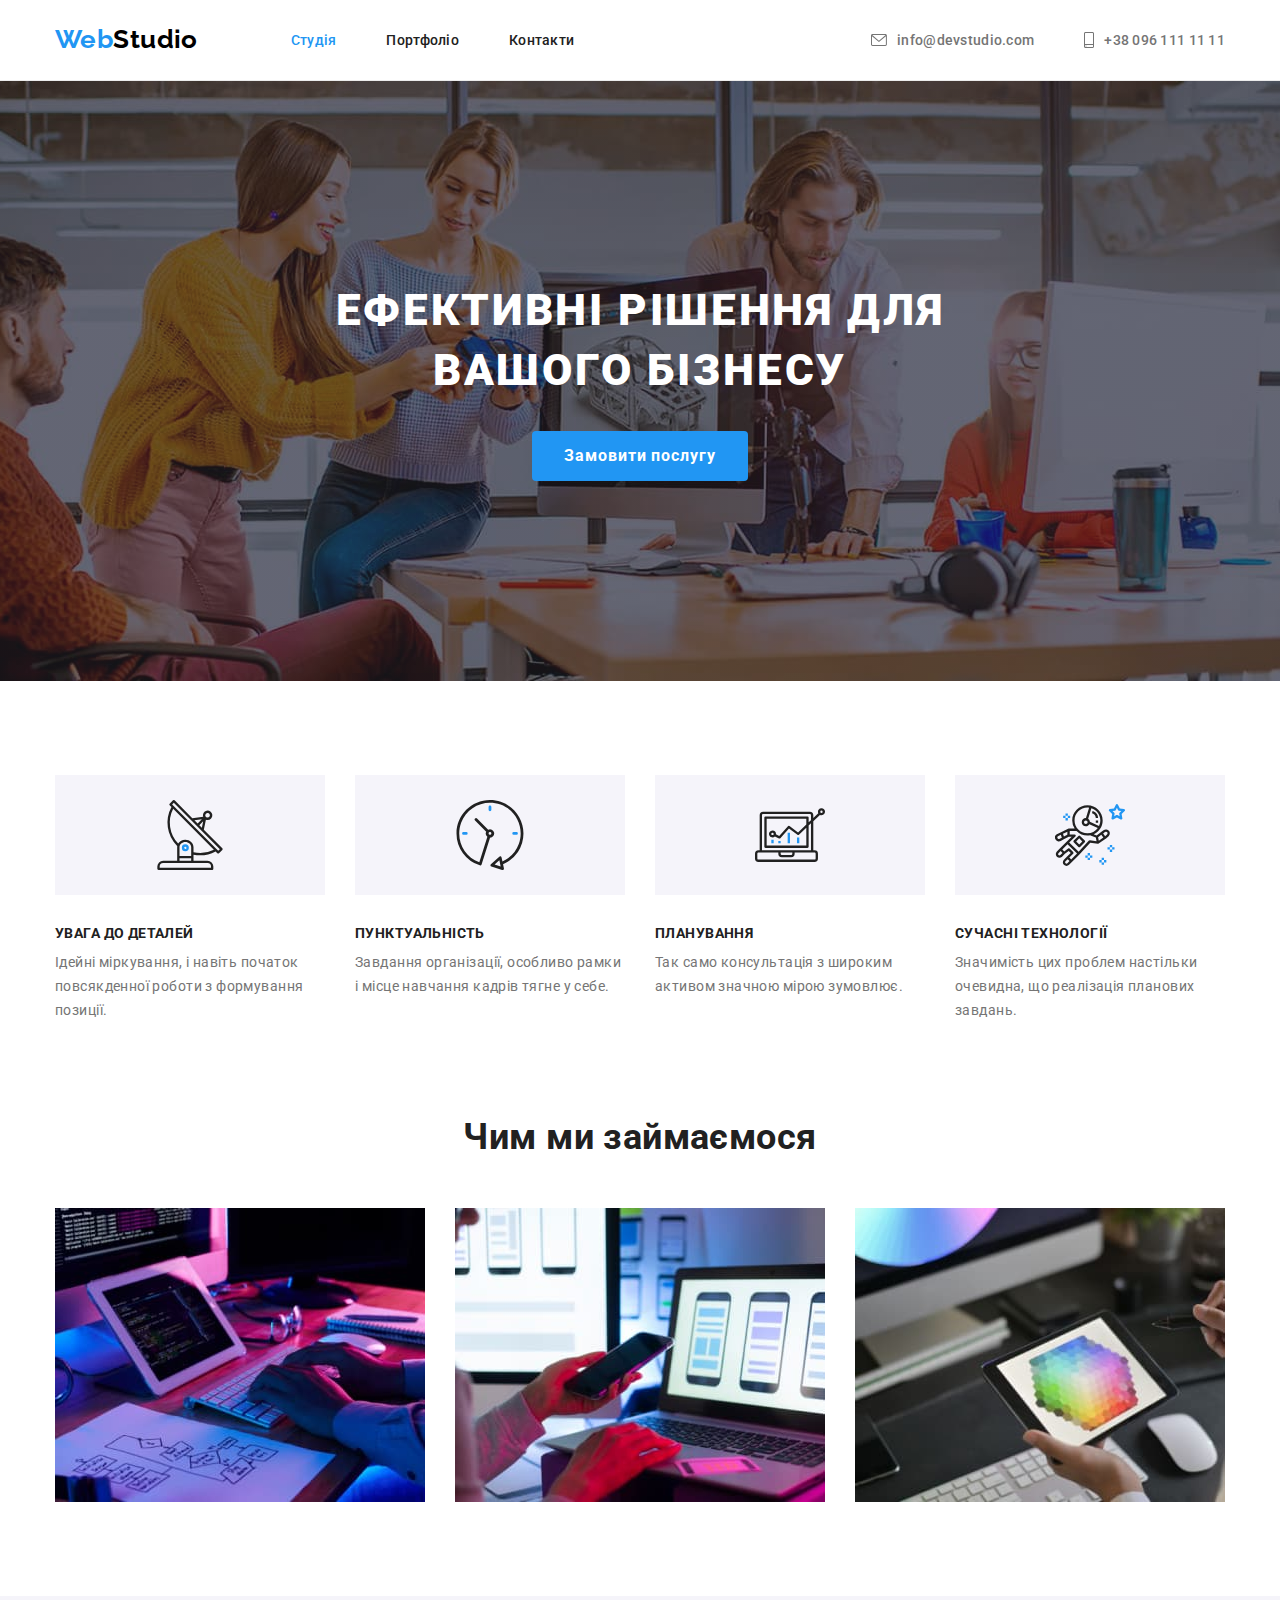
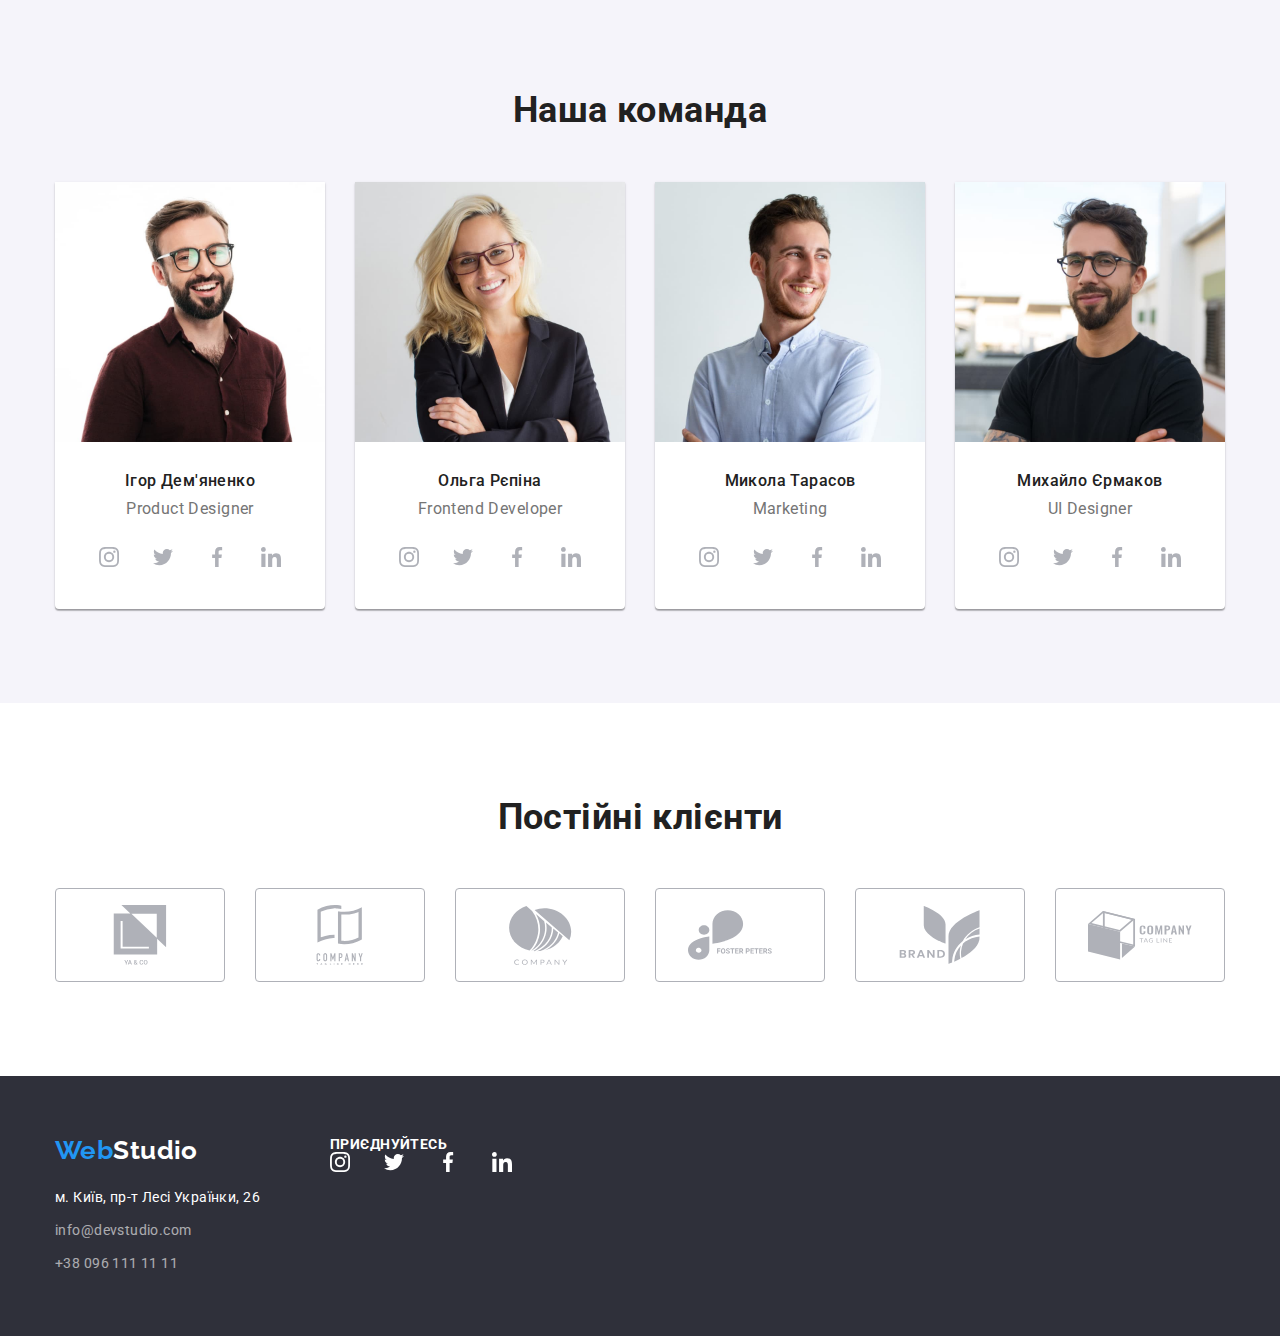
==== commit 4e1e3920: "3/4 fixed" ====
--- a/index.html
+++ b/index.html
@@ -330,29 +330,39 @@
             </a>
           </li>
           <li class="client">
-            <svg class="icon client-icon">
-              <use href="./images/icons.svg#icon-group-1"></use>
-            </svg>
-          </li>
-          <li class="client">
-            <svg class="icon client-icon">
-              <use href="./images/icons.svg#icon-group-2"></use>
-            </svg>
-          </li>
-          <li class="client">
-            <svg class="icon client-icon">
-              <use href="./images/icons.svg#icon-group-3"></use>
-            </svg>
-          </li>
-          <li class="client">
-            <svg class="icon client-icon">
-              <use href="./images/icons.svg#icon-group-4"></use>
-            </svg>
-          </li>
-          <li class="client">
-            <svg class="icon client-icon">
-              <use href="./images/icons.svg#icon-group-5"></use>
-            </svg>
+            <a href="#" class="client-link">
+              <svg class="icon client-icon">
+                <use href="./images/icons.svg#icon-group-1"></use>
+              </svg>
+            </a>
+          </li>
+          <li class="client">
+            <a href="#" class="client-link">
+              <svg class="icon client-icon">
+                <use href="./images/icons.svg#icon-group-2"></use>
+              </svg>
+            </a>
+          </li>
+          <li class="client">
+            <a href="#" class="client-link">
+              <svg class="icon client-icon">
+                <use href="./images/icons.svg#icon-group-3"></use>
+              </svg>
+            </a>
+          </li>
+          <li class="client">
+            <a href="#" class="client-link">
+              <svg class="icon client-icon">
+                <use href="./images/icons.svg#icon-group-4"></use>
+              </svg>
+            </a>
+          </li>
+          <li class="client">
+            <a href="#" class="client-link">
+              <svg class="icon client-icon">
+                <use href="./images/icons.svg#icon-group-5"></use>
+              </svg>
+            </a>
           </li>
         </ul>
       </section>
--- a/styles.css/styles.css
+++ b/styles.css/styles.css
@@ -324,7 +324,6 @@
 
 .client {
   width: 170px;
-  padding: 16px 32px;
 
   border: 1px solid var(--social-media-icon);
   border-radius: 4px;
@@ -332,6 +331,8 @@
   color: var(--social-media-icon);
 }
 
+.client:hover,
+.client:focus,
 .client-link:hover,
 .client-link:focus {
   color: var(--accent);
@@ -345,6 +346,7 @@
 }
 
 .client-link {
+  padding: 16px 32px;
   width: 100%;
   height: 100%;
   display: flex;
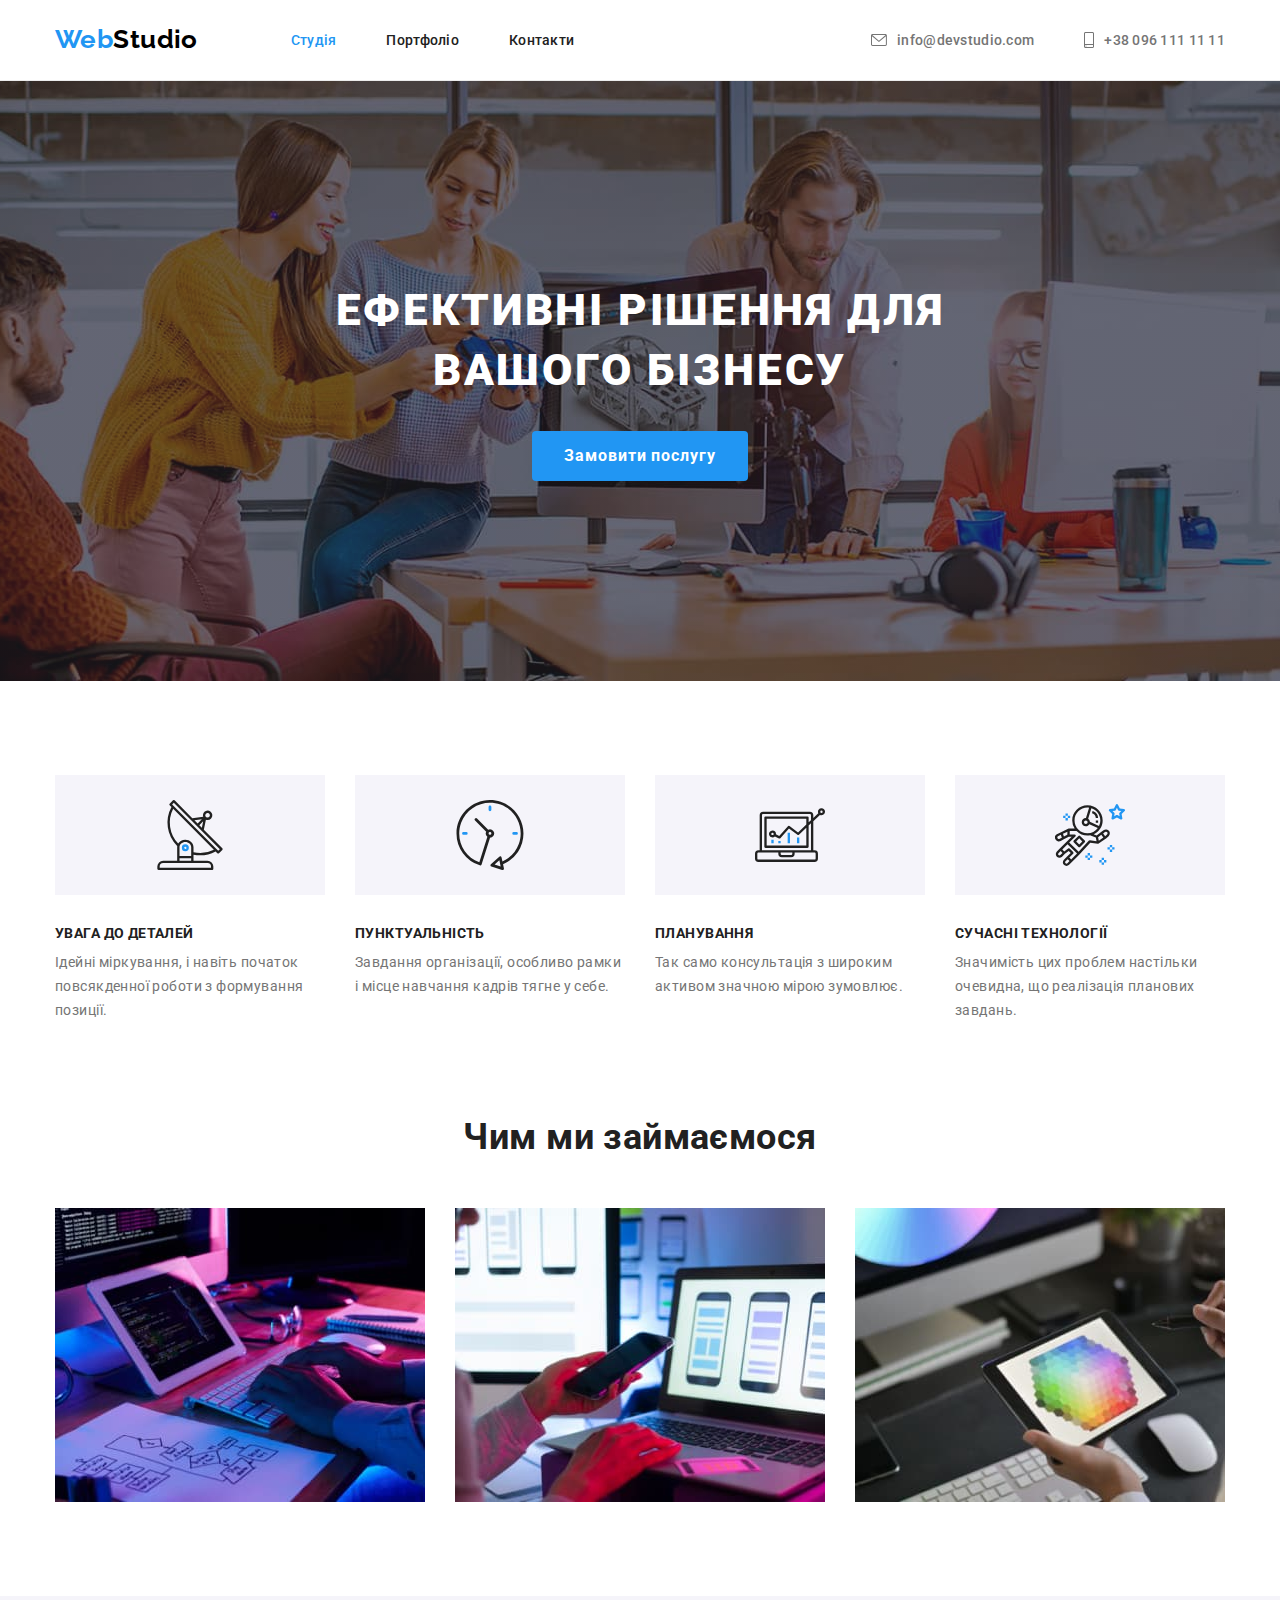
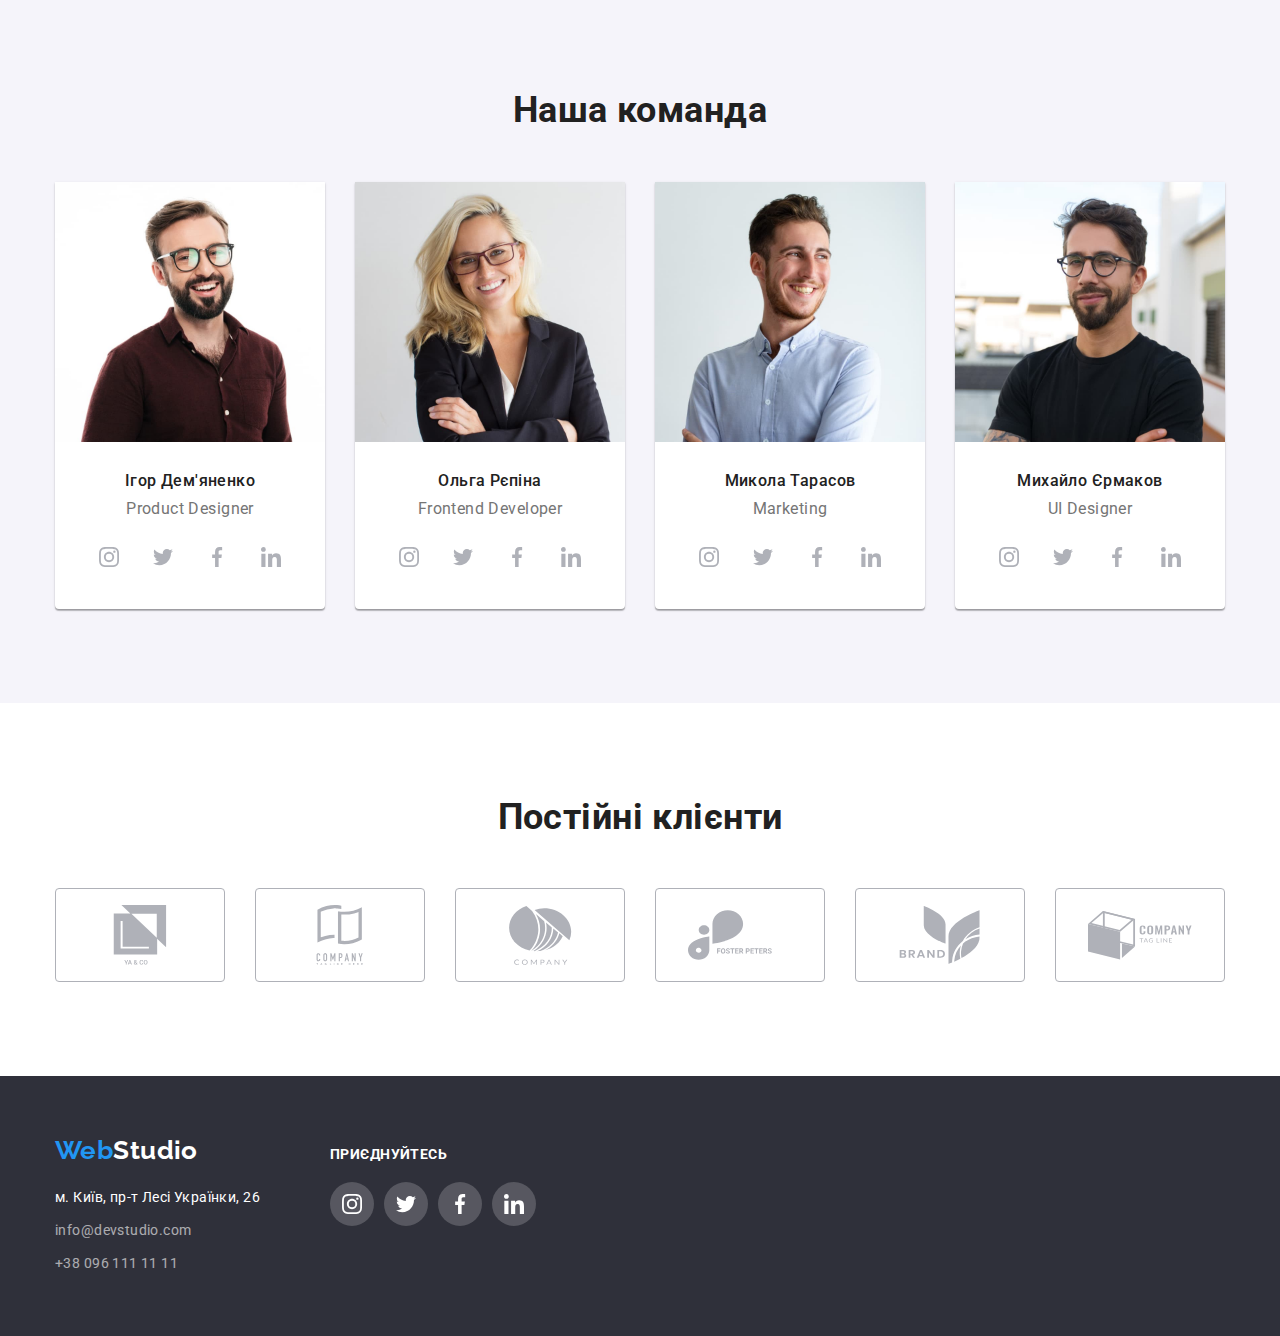
==== commit 40806b59: "fixed 4/5" ====
--- a/index.html
+++ b/index.html
@@ -400,24 +400,32 @@
           <b class="footer-subheading">приєднуйтесь</b>
           <ul class="list social-media-icons">
             <li class="social-media-icon-bcg">
-              <svg class="social-media-icon">
-                <use href="./images/icons.svg#icon-instagram-2"></use>
-              </svg>
+              <a href="#" class="social-media-link footer-icon">
+                <svg class="social-media-icon">
+                  <use href="./images/icons.svg#icon-instagram-2"></use>
+                </svg>
+              </a>
             </li>
             <li class="social-media-icon-bcg">
-              <svg class="social-media-icon">
-                <use href="./images/icons.svg#icon-twitter-1"></use>
-              </svg>
+              <a href="#" class="social-media-link footer-icon">
+                <svg class="social-media-icon">
+                  <use href="./images/icons.svg#icon-twitter-1"></use>
+                </svg>
+              </a>
             </li>
             <li class="social-media-icon-bcg">
-              <svg class="social-media-icon">
-                <use href="./images/icons.svg#icon-facebook-1"></use>
-              </svg>
+              <a href="#" class="social-media-link footer-icon">
+                <svg class="social-media-icon">
+                  <use href="./images/icons.svg#icon-facebook-1"></use>
+                </svg>
+              </a>
             </li>
             <li class="social-media-icon-bcg">
-              <svg class="social-media-icon">
-                <use href="./images/icons.svg#icon-linkedin-1"></use>
-              </svg>
+              <a href="#" class="social-media-link footer-icon">
+                <svg class="social-media-icon">
+                  <use href="./images/icons.svg#icon-linkedin-1"></use>
+                </svg>
+              </a>
             </li>
           </ul>
         </div>
--- a/styles.css/styles.css
+++ b/styles.css/styles.css
@@ -360,6 +360,7 @@
 .footer.container {
   display: flex;
   gap: 70px;
+  align-items: baseline;
 }
 
 .page-footer {
@@ -412,9 +413,8 @@
 }
 
 .footer-subheading {
+  display: inline-block;
   margin-bottom: 20px;
-  padding-top: 12px;
-
   font-weight: 700;
 
   text-transform: uppercase;
@@ -424,6 +424,11 @@
 }
 
 .page-footer .social-media-icon-bcg {
+  color: var(--white);
+}
+
+.social-media-link.footer-icon {
+  background-color: rgba(255, 255, 255, 0.1);
   color: var(--white);
 }
 
@@ -547,6 +552,7 @@
   border-radius: 50%;
 
   color: var(--social-media-icon);
+  background-color: rgba(255, 255, 255, 0.1);
 }
 
 .social-media-icon-bcg:hover {
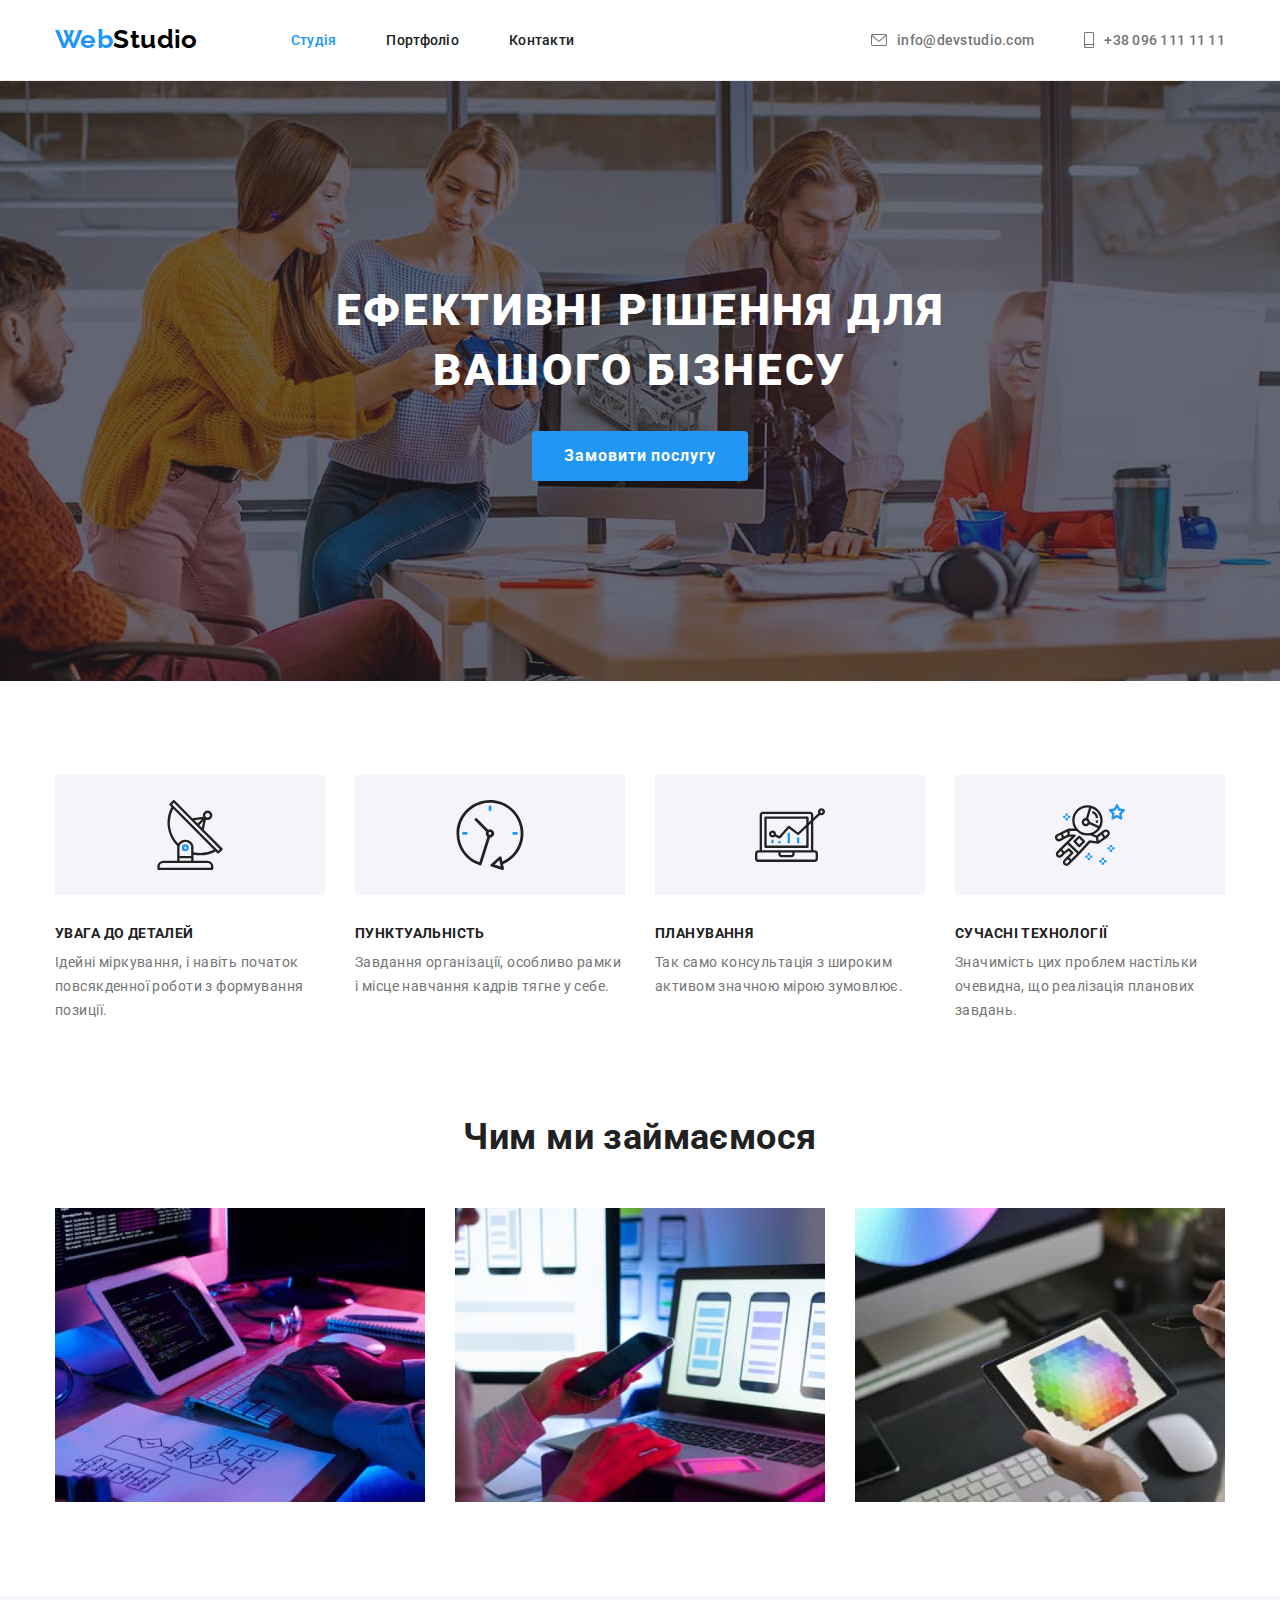
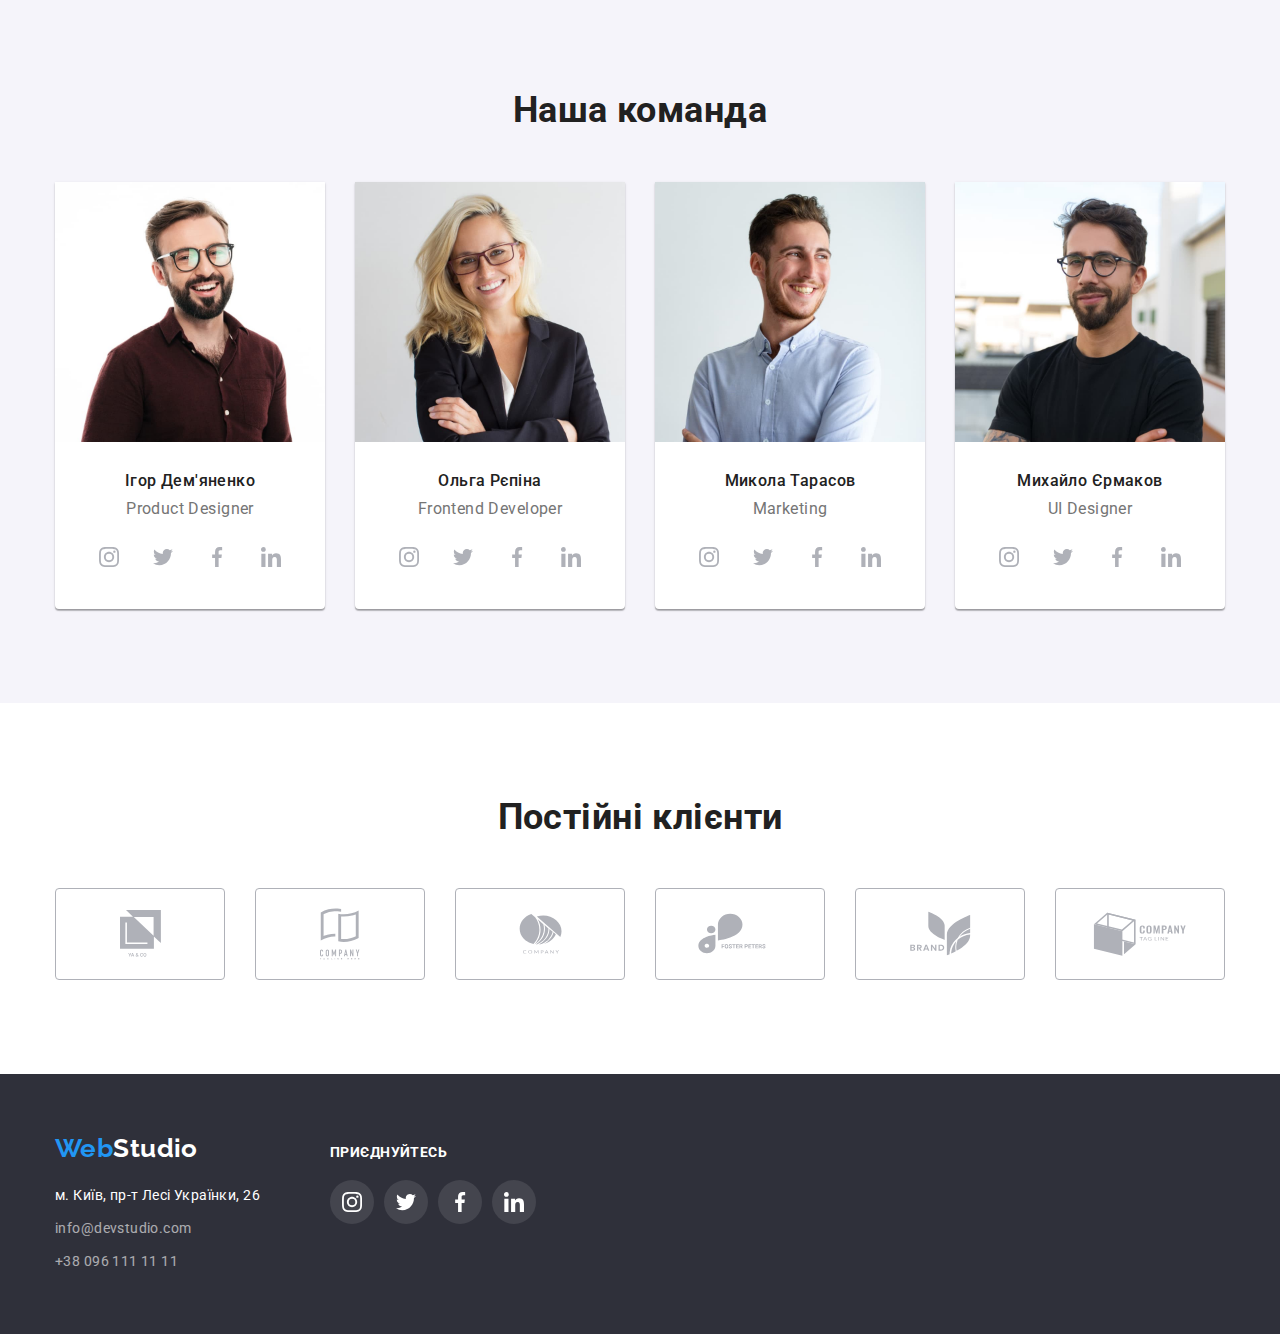
==== commit 59b59d24: "corrected more mistakes" ====
--- a/index.html
+++ b/index.html
@@ -35,24 +35,21 @@
           </ul>
         </nav>
         <ul class="list header-contacts">
-          <li class="display-flex header-contact">
-            <svg class="icon mail">
-              <use href="./images/icons.svg#icon-envelope"></use>
-            </svg>
-            <a href="mailto:info@devstudio.com" class="header-contact"
-              >info@devstudio.com</a
-            >
-          </li>
-          <li class="display-flex header-contact">
-            <a href="">
+          <li class="header-contact">
+            <a href="mailto:info@devstudio.com" class="header-contact">
+              <svg class="icon mail">
+                <use href="./images/icons.svg#icon-envelope"></use>
+              </svg>
+              info@devstudio.com
+            </a>
+          </li>
+          <li class="header-contact">
+            <a href="tel:+380961111111" class="header-contact">
               <svg class="icon phone">
                 <use href="./images/icons.svg#icon-smartphone"></use>
               </svg>
-            </a>
-
-            <a href="tel:+380961111111" class="header-contact"
-              >+38 096 111 11 11</a
-            >
+              +38 096 111 11 11
+            </a>
           </li>
         </ul>
       </div>
@@ -66,56 +63,58 @@
         <button class="primary-btn" type="button">Замовити послугу</button>
       </section>
       <section class="section features">
-        <h2 class="hidden">Особливості</h2>
-        <ul class="list container features">
-          <li class="features-subsection">
-            <div class="icon">
-              <svg class="icon feature-icon">
-                <use href="./images/icons.svg#icon-antenna-1"></use>
-              </svg>
-            </div>
-            <h3 class="features-heading">УВАГА ДО ДЕТАЛЕЙ</h3>
-            <p class="features-paragraph">
-              Ідейні міркування, і навіть початок повсякденної роботи з
-              формування позиції.
-            </p>
-          </li>
-          <li class="features-subsection">
-            <div class="icon">
-              <svg class="icon feature-icon">
-                <use href="./images/icons.svg#icon-clock-1"></use>
-              </svg>
-            </div>
-            <h3 class="features-heading">ПУНКТУАЛЬНІСТЬ</h3>
-            <p class="features-paragraph">
-              Завдання організації, особливо рамки і місце навчання кадрів тягне
-              у себе.
-            </p>
-          </li>
-          <li class="features-subsection">
-            <div class="icon">
-              <svg class="icon feature-icon">
-                <use href="./images/icons.svg#icon-diagram-1"></use>
-              </svg>
-            </div>
-            <h3 class="features-heading">ПЛАНУВАННЯ</h3>
-            <p class="features-paragraph">
-              Так само консультація з широким активом значною мірою зумовлює.
-            </p>
-          </li>
-          <li class="features-subsection">
-            <div class="icon">
-              <svg class="icon feature-icon">
-                <use href="./images/icons.svg#icon-astronaut-1"></use>
-              </svg>
-            </div>
-            <h3 class="features-heading">СУЧАСНІ ТЕХНОЛОГІЇ</h3>
-            <p class="features-paragraph">
-              Значимість цих проблем настільки очевидна, що реалізація планових
-              завдань.
-            </p>
-          </li>
-        </ul>
+        <div class="container">
+          <h2 class="hidden">Особливості</h2>
+          <ul class="list features">
+            <li class="features-subsection">
+              <div class="icon-container">
+                <svg class="icon feature-icon">
+                  <use href="./images/icons.svg#icon-antenna-1"></use>
+                </svg>
+              </div>
+              <h3 class="features-heading">УВАГА ДО ДЕТАЛЕЙ</h3>
+              <p class="features-paragraph">
+                Ідейні міркування, і навіть початок повсякденної роботи з
+                формування позиції.
+              </p>
+            </li>
+            <li class="features-subsection">
+              <div class="icon-container">
+                <svg class="icon feature-icon">
+                  <use href="./images/icons.svg#icon-clock-1"></use>
+                </svg>
+              </div>
+              <h3 class="features-heading">ПУНКТУАЛЬНІСТЬ</h3>
+              <p class="features-paragraph">
+                Завдання організації, особливо рамки і місце навчання кадрів
+                тягне у себе.
+              </p>
+            </li>
+            <li class="features-subsection">
+              <div class="icon-container">
+                <svg class="icon feature-icon">
+                  <use href="./images/icons.svg#icon-diagram-1"></use>
+                </svg>
+              </div>
+              <h3 class="features-heading">ПЛАНУВАННЯ</h3>
+              <p class="features-paragraph">
+                Так само консультація з широким активом значною мірою зумовлює.
+              </p>
+            </li>
+            <li class="features-subsection">
+              <div class="icon-container">
+                <svg class="icon feature-icon">
+                  <use href="./images/icons.svg#icon-astronaut-1"></use>
+                </svg>
+              </div>
+              <h3 class="features-heading">СУЧАСНІ ТЕХНОЛОГІЇ</h3>
+              <p class="features-paragraph">
+                Значимість цих проблем настільки очевидна, що реалізація
+                планових завдань.
+              </p>
+            </li>
+          </ul>
+        </div>
       </section>
       <section class="section">
         <div class="container">
@@ -160,38 +159,40 @@
                 height="260"
                 class="team-photo"
               />
-              <h3 class="team-name">Ігор Дем'яненко</h3>
-              <p class="team-text">Product Designer</p>
-              <ul class="list social-media-icons">
-                <li class="social-media-icon-bcg">
-                  <a href="#" class="social-media-link">
-                    <svg class="social-media-icon">
-                      <use href="./images/icons.svg#icon-instagram-2"></use>
-                    </svg>
-                  </a>
-                </li>
-                <li class="social-media-icon-bcg">
-                  <a href="#" class="social-media-link">
-                    <svg class="social-media-icon">
-                      <use href="./images/icons.svg#icon-twitter-1"></use>
-                    </svg>
-                  </a>
-                </li>
-                <li class="social-media-icon-bcg">
-                  <a href="#" class="social-media-link">
-                    <svg class="social-media-icon">
-                      <use href="./images/icons.svg#icon-facebook-1"></use>
-                    </svg>
-                  </a>
-                </li>
-                <li class="social-media-icon-bcg">
-                  <a href="#" class="social-media-link">
-                    <svg class="social-media-icon">
-                      <use href="./images/icons.svg#icon-linkedin-1"></use>
-                    </svg>
-                  </a>
-                </li>
-              </ul>
+              <div class="team-description">
+                <h3 class="team-name">Ігор Дем'яненко</h3>
+                <p class="team-text">Product Designer</p>
+                <ul class="list social-media-icons">
+                  <li class="social-media-icon-bcg">
+                    <a href="#" class="social-media-link">
+                      <svg class="social-media-icon">
+                        <use href="./images/icons.svg#icon-instagram-2"></use>
+                      </svg>
+                    </a>
+                  </li>
+                  <li class="social-media-icon-bcg">
+                    <a href="#" class="social-media-link">
+                      <svg class="social-media-icon">
+                        <use href="./images/icons.svg#icon-twitter-1"></use>
+                      </svg>
+                    </a>
+                  </li>
+                  <li class="social-media-icon-bcg">
+                    <a href="#" class="social-media-link">
+                      <svg class="social-media-icon">
+                        <use href="./images/icons.svg#icon-facebook-1"></use>
+                      </svg>
+                    </a>
+                  </li>
+                  <li class="social-media-icon-bcg">
+                    <a href="#" class="social-media-link">
+                      <svg class="social-media-icon">
+                        <use href="./images/icons.svg#icon-linkedin-1"></use>
+                      </svg>
+                    </a>
+                  </li>
+                </ul>
+              </div>
             </li>
             <li class="team-subsection">
               <img
@@ -201,38 +202,40 @@
                 height="260"
                 class="team-photo"
               />
-              <h3 class="team-name">Ольга Рєпіна</h3>
-              <p class="team-text">Frontend Developer</p>
-              <ul class="list social-media-icons">
-                <li class="social-media-icon-bcg">
-                  <a href="#" class="social-media-link">
-                    <svg class="social-media-icon">
-                      <use href="./images/icons.svg#icon-instagram-2"></use>
-                    </svg>
-                  </a>
-                </li>
-                <li class="social-media-icon-bcg">
-                  <a href="#" class="social-media-link">
-                    <svg class="social-media-icon">
-                      <use href="./images/icons.svg#icon-twitter-1"></use>
-                    </svg>
-                  </a>
-                </li>
-                <li class="social-media-icon-bcg">
-                  <a href="#" class="social-media-link">
-                    <svg class="social-media-icon">
-                      <use href="./images/icons.svg#icon-facebook-1"></use>
-                    </svg>
-                  </a>
-                </li>
-                <li class="social-media-icon-bcg">
-                  <a href="#" class="social-media-link">
-                    <svg class="social-media-icon">
-                      <use href="./images/icons.svg#icon-linkedin-1"></use>
-                    </svg>
-                  </a>
-                </li>
-              </ul>
+              <div class="team-description">
+                <h3 class="team-name">Ольга Рєпіна</h3>
+                <p class="team-text">Frontend Developer</p>
+                <ul class="list social-media-icons">
+                  <li class="social-media-icon-bcg">
+                    <a href="#" class="social-media-link">
+                      <svg class="social-media-icon">
+                        <use href="./images/icons.svg#icon-instagram-2"></use>
+                      </svg>
+                    </a>
+                  </li>
+                  <li class="social-media-icon-bcg">
+                    <a href="#" class="social-media-link">
+                      <svg class="social-media-icon">
+                        <use href="./images/icons.svg#icon-twitter-1"></use>
+                      </svg>
+                    </a>
+                  </li>
+                  <li class="social-media-icon-bcg">
+                    <a href="#" class="social-media-link">
+                      <svg class="social-media-icon">
+                        <use href="./images/icons.svg#icon-facebook-1"></use>
+                      </svg>
+                    </a>
+                  </li>
+                  <li class="social-media-icon-bcg">
+                    <a href="#" class="social-media-link">
+                      <svg class="social-media-icon">
+                        <use href="./images/icons.svg#icon-linkedin-1"></use>
+                      </svg>
+                    </a>
+                  </li>
+                </ul>
+              </div>
             </li>
             <li class="team-subsection">
               <img
@@ -242,38 +245,40 @@
                 height="260"
                 class="team-photo"
               />
-              <h3 class="team-name">Микола Тарасов</h3>
-              <p class="team-text">Marketing</p>
-              <ul class="list social-media-icons">
-                <li class="social-media-icon-bcg">
-                  <a href="#" class="social-media-link">
-                    <svg class="social-media-icon">
-                      <use href="./images/icons.svg#icon-instagram-2"></use>
-                    </svg>
-                  </a>
-                </li>
-                <li class="social-media-icon-bcg">
-                  <a href="#" class="social-media-link">
-                    <svg class="social-media-icon">
-                      <use href="./images/icons.svg#icon-twitter-1"></use>
-                    </svg>
-                  </a>
-                </li>
-                <li class="social-media-icon-bcg">
-                  <a href="#" class="social-media-link">
-                    <svg class="social-media-icon">
-                      <use href="./images/icons.svg#icon-facebook-1"></use>
-                    </svg>
-                  </a>
-                </li>
-                <li class="social-media-icon-bcg">
-                  <a href="#" class="social-media-link">
-                    <svg class="social-media-icon">
-                      <use href="./images/icons.svg#icon-linkedin-1"></use>
-                    </svg>
-                  </a>
-                </li>
-              </ul>
+              <div class="team-description">
+                <h3 class="team-name">Микола Тарасов</h3>
+                <p class="team-text">Marketing</p>
+                <ul class="list social-media-icons">
+                  <li class="social-media-icon-bcg">
+                    <a href="#" class="social-media-link">
+                      <svg class="social-media-icon">
+                        <use href="./images/icons.svg#icon-instagram-2"></use>
+                      </svg>
+                    </a>
+                  </li>
+                  <li class="social-media-icon-bcg">
+                    <a href="#" class="social-media-link">
+                      <svg class="social-media-icon">
+                        <use href="./images/icons.svg#icon-twitter-1"></use>
+                      </svg>
+                    </a>
+                  </li>
+                  <li class="social-media-icon-bcg">
+                    <a href="#" class="social-media-link">
+                      <svg class="social-media-icon">
+                        <use href="./images/icons.svg#icon-facebook-1"></use>
+                      </svg>
+                    </a>
+                  </li>
+                  <li class="social-media-icon-bcg">
+                    <a href="#" class="social-media-link">
+                      <svg class="social-media-icon">
+                        <use href="./images/icons.svg#icon-linkedin-1"></use>
+                      </svg>
+                    </a>
+                  </li>
+                </ul>
+              </div>
             </li>
             <li class="team-subsection">
               <img
@@ -283,38 +288,40 @@
                 height="260"
                 class="team-photo"
               />
-              <h3 class="team-name">Михайло Єрмаков</h3>
-              <p class="team-text">UI Designer</p>
-              <ul class="list social-media-icons">
-                <li class="social-media-icon-bcg">
-                  <a href="#" class="social-media-link">
-                    <svg class="social-media-icon">
-                      <use href="./images/icons.svg#icon-instagram-2"></use>
-                    </svg>
-                  </a>
-                </li>
-                <li class="social-media-icon-bcg">
-                  <a href="#" class="social-media-link">
-                    <svg class="social-media-icon">
-                      <use href="./images/icons.svg#icon-twitter-1"></use>
-                    </svg>
-                  </a>
-                </li>
-                <li class="social-media-icon-bcg">
-                  <a href="#" class="social-media-link">
-                    <svg class="social-media-icon">
-                      <use href="./images/icons.svg#icon-facebook-1"></use>
-                    </svg>
-                  </a>
-                </li>
-                <li class="social-media-icon-bcg">
-                  <a href="#" class="social-media-link">
-                    <svg class="social-media-icon">
-                      <use href="./images/icons.svg#icon-linkedin-1"></use>
-                    </svg>
-                  </a>
-                </li>
-              </ul>
+              <div class="team-description">
+                <h3 class="team-name">Михайло Єрмаков</h3>
+                <p class="team-text">UI Designer</p>
+                <ul class="list social-media-icons">
+                  <li class="social-media-icon-bcg">
+                    <a href="#" class="social-media-link">
+                      <svg class="social-media-icon">
+                        <use href="./images/icons.svg#icon-instagram-2"></use>
+                      </svg>
+                    </a>
+                  </li>
+                  <li class="social-media-icon-bcg">
+                    <a href="#" class="social-media-link">
+                      <svg class="social-media-icon">
+                        <use href="./images/icons.svg#icon-twitter-1"></use>
+                      </svg>
+                    </a>
+                  </li>
+                  <li class="social-media-icon-bcg">
+                    <a href="#" class="social-media-link">
+                      <svg class="social-media-icon">
+                        <use href="./images/icons.svg#icon-facebook-1"></use>
+                      </svg>
+                    </a>
+                  </li>
+                  <li class="social-media-icon-bcg">
+                    <a href="#" class="social-media-link">
+                      <svg class="social-media-icon">
+                        <use href="./images/icons.svg#icon-linkedin-1"></use>
+                      </svg>
+                    </a>
+                  </li>
+                </ul>
+              </div>
             </li>
           </ul>
         </div>
@@ -324,42 +331,42 @@
         <ul class="list clients">
           <li class="client">
             <a href="#" class="client-link">
-              <svg class="icon client-icon">
+              <svg class="icon client-icon first-icon">
                 <use href="./images/icons.svg#icon-group"></use>
               </svg>
             </a>
           </li>
           <li class="client">
             <a href="#" class="client-link">
-              <svg class="icon client-icon">
+              <svg class="icon client-icon second-icon">
                 <use href="./images/icons.svg#icon-group-1"></use>
               </svg>
             </a>
           </li>
           <li class="client">
             <a href="#" class="client-link">
-              <svg class="icon client-icon">
+              <svg class="icon client-icon third-icon">
                 <use href="./images/icons.svg#icon-group-2"></use>
               </svg>
             </a>
           </li>
           <li class="client">
             <a href="#" class="client-link">
-              <svg class="icon client-icon">
+              <svg class="icon client-icon fourth-icon">
                 <use href="./images/icons.svg#icon-group-3"></use>
               </svg>
             </a>
           </li>
           <li class="client">
             <a href="#" class="client-link">
-              <svg class="icon client-icon">
+              <svg class="icon client-icon fifth-icon">
                 <use href="./images/icons.svg#icon-group-4"></use>
               </svg>
             </a>
           </li>
           <li class="client">
             <a href="#" class="client-link">
-              <svg class="icon client-icon">
+              <svg class="icon client-icon sixth-icon">
                 <use href="./images/icons.svg#icon-group-5"></use>
               </svg>
             </a>
--- a/styles.css/styles.css
+++ b/styles.css/styles.css
@@ -107,7 +107,9 @@
 }
 
 .active,
-.active:visited {
+.active:visited,
+.nav-item:hover,
+.nav-item:focus {
   color: var(--accent);
 }
 
@@ -122,6 +124,10 @@
 }
 
 .header-contact {
+  display: flex;
+  gap: 10px;
+  align-items: center;
+
   color: inherit;
   text-decoration: none;
   letter-spacing: 0.02em;
@@ -132,11 +138,6 @@
 .header-contact:focus {
   color: var(--accent);
   cursor: pointer;
-}
-
-.header-contact.display-flex {
-  display: flex;
-  gap: 10px;
 }
 
 /* hero */
@@ -271,16 +272,15 @@
 }
 
 .team-subsection {
-  padding-bottom: 30px;
-
   border-radius: 0 0 4px 4px;
   box-shadow: 0px 1px 3px rgba(0, 0, 0, 0.12), 0px 1px 1px rgba(0, 0, 0, 0.14),
     0px 2px 1px rgba(0, 0, 0, 0.2);
   background-color: var(--white);
 }
 
-.team-photo {
-  margin-bottom: 30px;
+.team-description {
+  padding-top: 30px;
+  padding-bottom: 30px;
 }
 
 .team-name {
@@ -294,7 +294,6 @@
 
 .team-text {
   font-size: 16px;
-
   margin-bottom: 16px;
 }
 
@@ -322,17 +321,6 @@
   gap: 30px;
 }
 
-.client {
-  width: 170px;
-
-  border: 1px solid var(--social-media-icon);
-  border-radius: 4px;
-
-  color: var(--social-media-icon);
-}
-
-.client:hover,
-.client:focus,
 .client-link:hover,
 .client-link:focus {
   color: var(--accent);
@@ -345,14 +333,53 @@
   height: 60px;
 }
 
+.client {
+  width: 170px;
+  height: 92px;
+}
+
 .client-link {
-  padding: 16px 32px;
   width: 100%;
   height: 100%;
+
   display: flex;
   justify-content: center;
   align-items: center;
+
+  border: 1px solid var(--social-media-icon);
+  border-radius: 4px;
+
   color: var(--social-media-icon);
+}
+
+.first-icon {
+  width: 41px;
+  height: 47px;
+}
+
+.second-icon {
+  width: 40px;
+  height: 52px;
+}
+
+.third-icon {
+  width: 43px;
+  height: 41px;
+}
+
+.fourth-icon {
+  width: 84px;
+  height: 41px;
+}
+
+.fifth-icon {
+  width: 63px;
+  height: 45px;
+}
+
+.sixth-icon {
+  width: 94px;
+  height: 44px;
 }
 
 /* footer */
@@ -423,12 +450,7 @@
   color: var(--white);
 }
 
-.page-footer .social-media-icon-bcg {
-  color: var(--white);
-}
-
 .social-media-link.footer-icon {
-  background-color: rgba(255, 255, 255, 0.1);
   color: var(--white);
 }
 
@@ -481,8 +503,13 @@
   margin: 0;
 }
 
-.product:hover,
-.product:focus {
+.product-link {
+  text-decoration: none;
+  display: block;
+}
+
+.product-link:hover,
+.product-link:focus {
   box-shadow: 0px 1px 1px rgba(0, 0, 0, 0.12), 0px 4px 4px rgba(0, 0, 0, 0.06),
     1px 4px 6px rgba(0, 0, 0, 0.16);
 }
@@ -514,7 +541,6 @@
 
 .icon {
   display: block;
-  margin: auto;
 }
 
 .icon.mail {
@@ -529,13 +555,22 @@
 
 .feature-icon {
   width: 70px;
+  height: 70px;
+}
+
+.icon-container {
   height: 120px;
+  display: flex;
+  justify-content: center;
+  align-items: center;
+  margin-bottom: 30px;
+
+  background-color: var(--grey-button);
 }
 
 .social-media-icon {
   width: 20px;
   height: 20px;
-  margin: auto;
 }
 
 .social-media-icons {
@@ -554,8 +589,3 @@
   color: var(--social-media-icon);
   background-color: rgba(255, 255, 255, 0.1);
 }
-
-.social-media-icon-bcg:hover {
-  background-color: var(--accent);
-  color: var(--white);
-}
